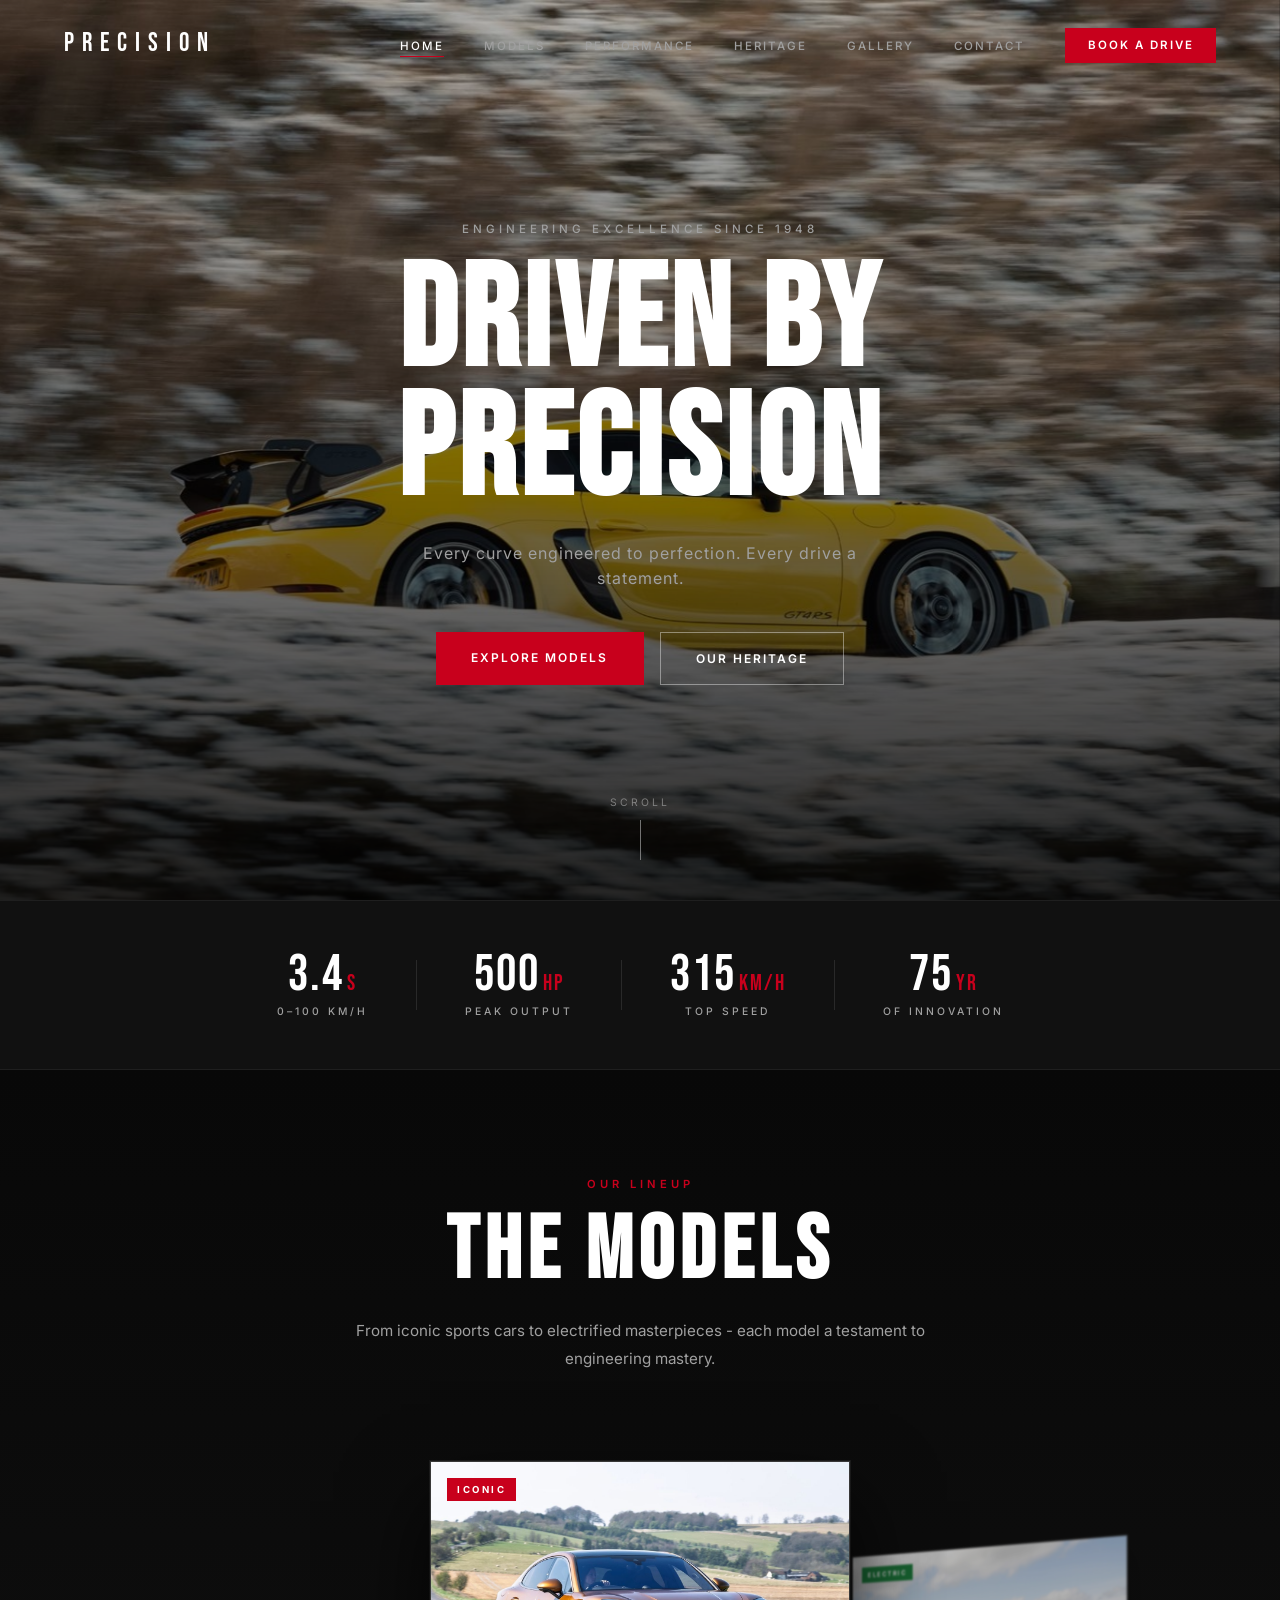
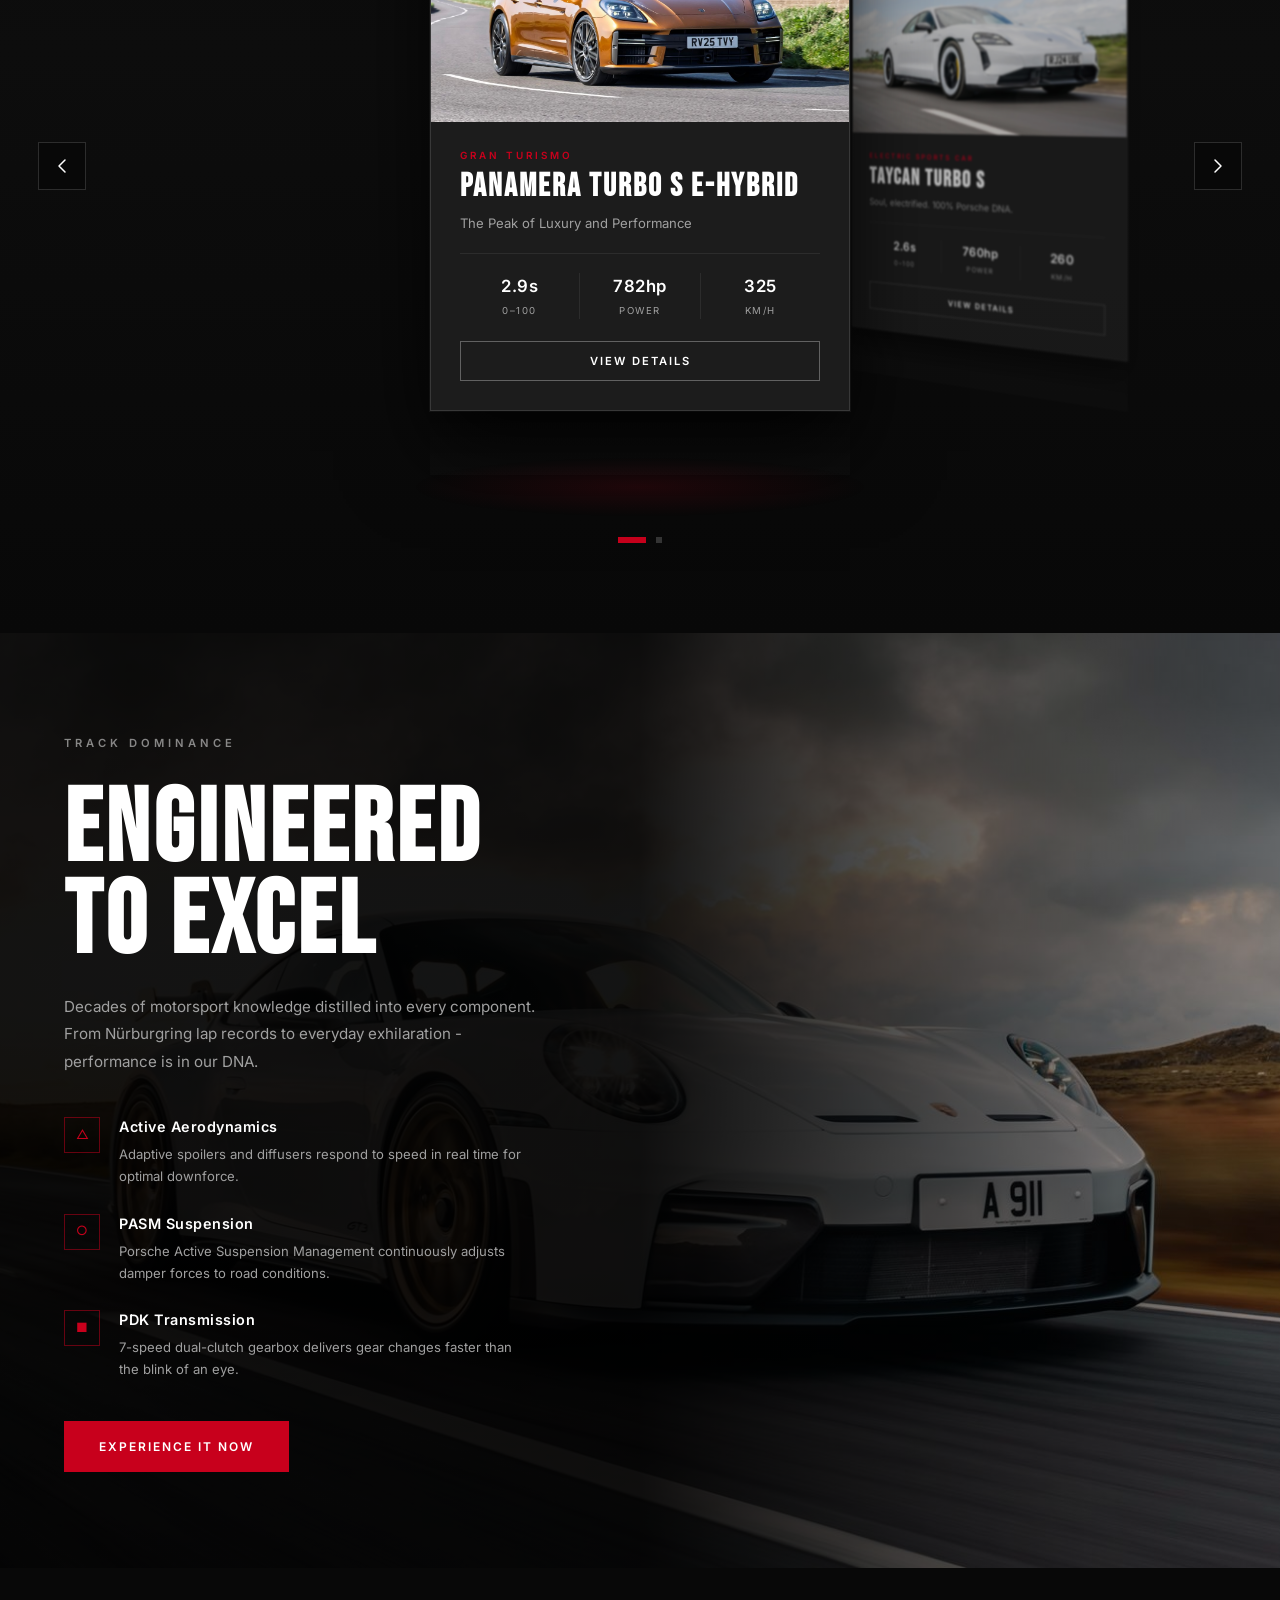
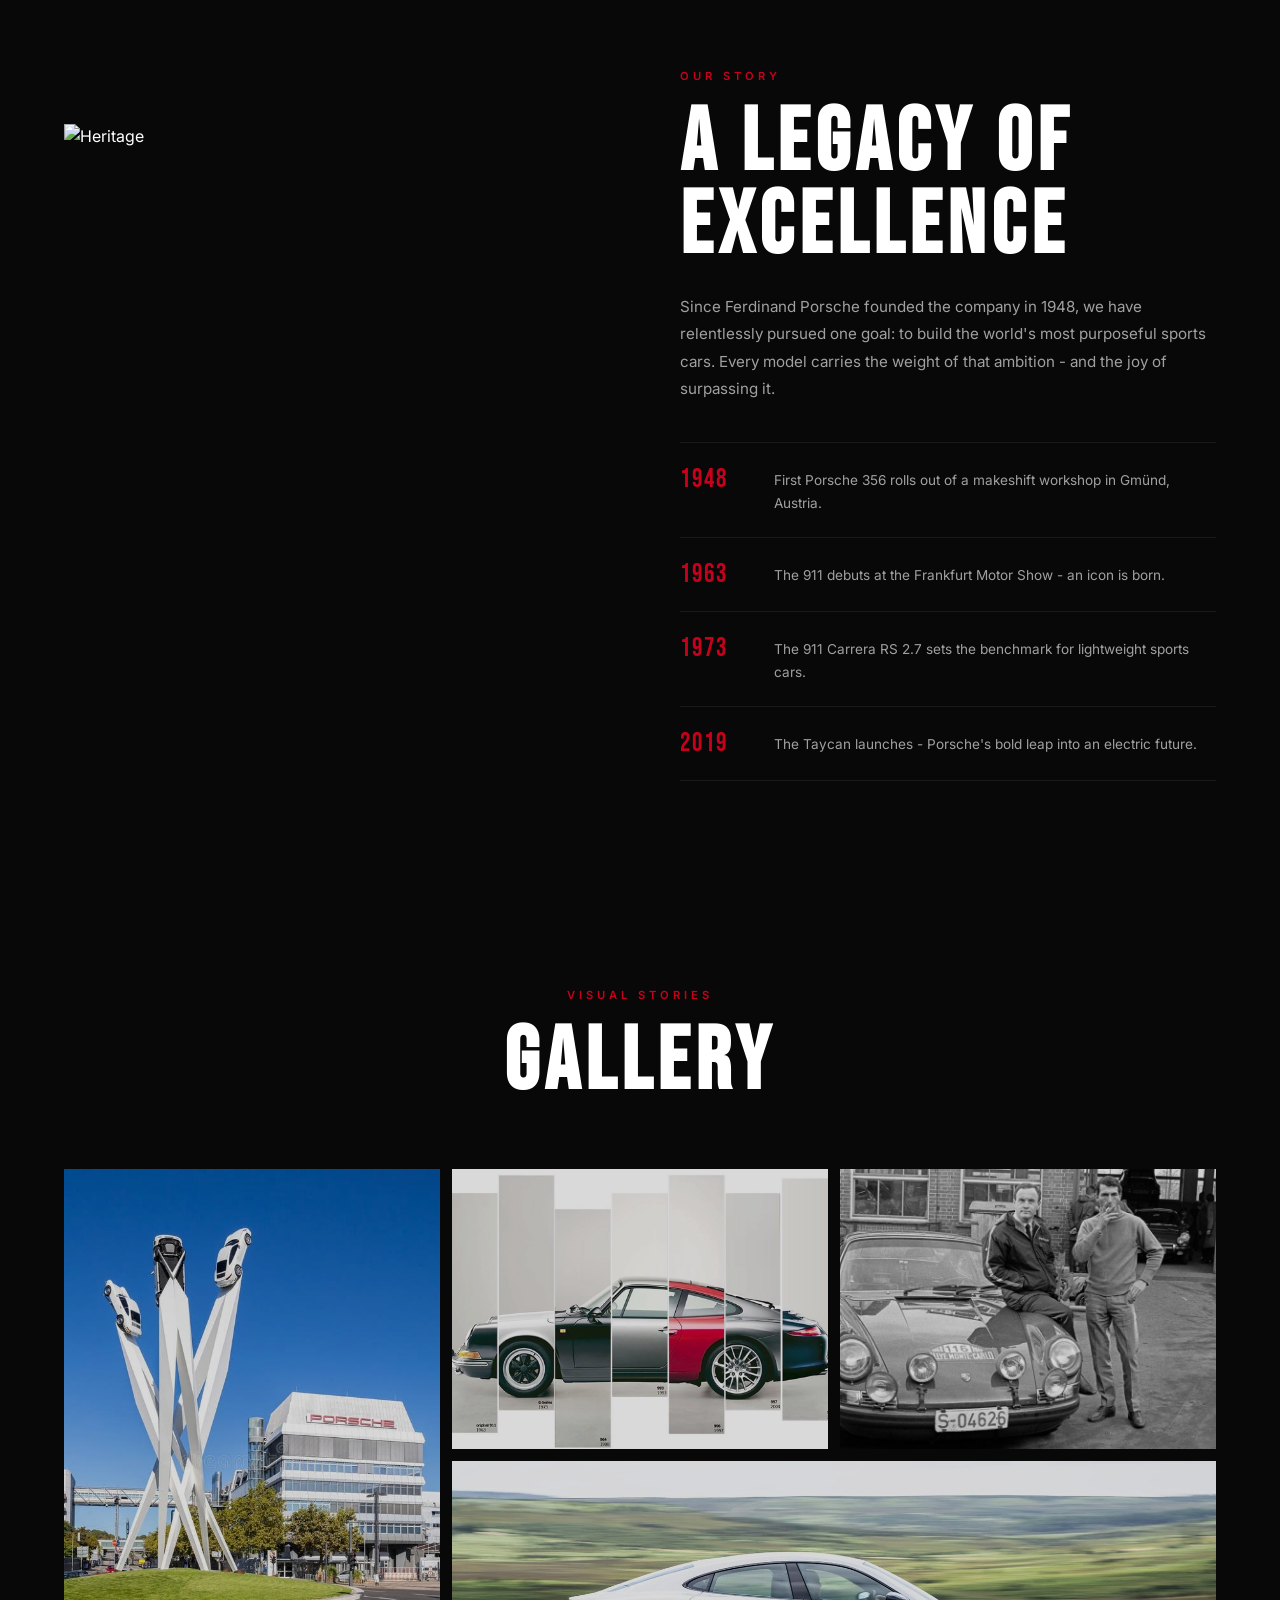
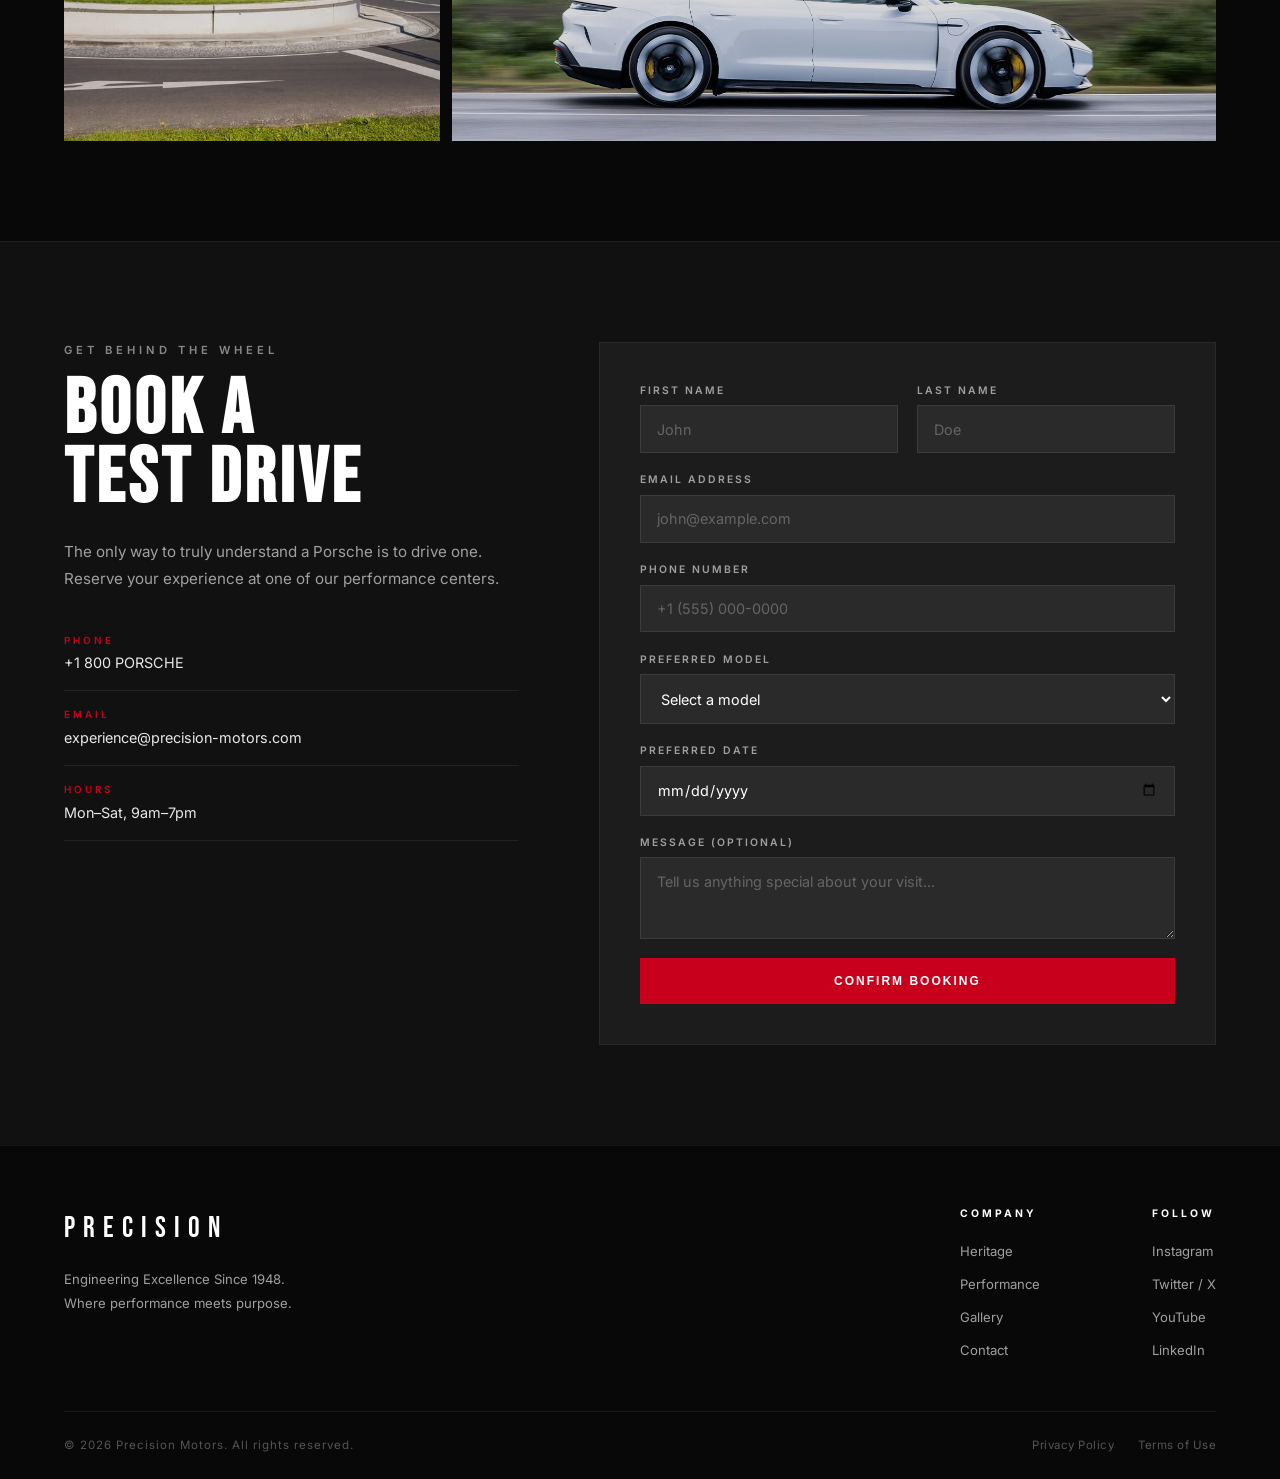
==== index.html @ 03ffdf21 "first commit" ====
<!DOCTYPE html>
<html lang="en">
<head>
  <meta charset="UTF-8">
  <meta name="viewport" content="width=device-width, initial-scale=1.0">
  <link rel="icon" type="image/png" href="Assets/favicon/GGlGioGio.jpg">
  <title>Precision | Engineering Excellence</title>
  <link href="https://fonts.googleapis.com/css2?family=Bebas+Neue&family=Inter:wght@300;400;500;600&display=swap" rel="stylesheet">
  <link rel="stylesheet" href="css/style.css">
</head>
<body>

<nav class="navbar" id="navbar">
  <a href="#home" class="logo">PRECISION</a>
  <button class="hamburger" id="hamburger" aria-label="Toggle menu">
    <span></span><span></span><span></span>
  </button>
  <ul class="nav-links" id="nav-links">
    <li><a href="#home" class="nav-link active">Home</a></li>
    <li><a href="#models" class="nav-link">Models</a></li>
    <li><a href="#performance" class="nav-link">Performance</a></li>
    <li><a href="#heritage" class="nav-link">Heritage</a></li>
    <li><a href="#gallery" class="nav-link">Gallery</a></li>
    <li><a href="#contact" class="nav-link">Contact</a></li>
    <li><a href="#contact" class="nav-cta">Book a Drive</a></li>
  </ul>
</nav>

<section class="hero" id="home">
  <div class="hero-media">
    <img src="Assets/images/Porsche_Cayman_GT4_RS_2022_Drive.jpg" alt="Porsche 911" class="hero-img">
  </div>
  <div class="hero-overlay"></div>
  <div class="hero-content">
    <span class="hero-eyebrow">Engineering Excellence Since 1948</span>
    <h1 class="hero-headline">DRIVEN BY<br>PRECISION</h1>
    <p class="hero-sub">Every curve engineered to perfection. Every drive a statement.</p>
    <div class="hero-actions">
      <a href="#models" class="btn-primary">Explore Models</a>
      <a href="#heritage" class="btn-ghost">Our Heritage</a>
    </div>
  </div>
  <div class="hero-scroll-hint">
    <span>Scroll</span>
    <div class="scroll-line"></div>
  </div>
</section>

<section class="stats-strip">
  <div class="stat-item">
    <span class="stat-num">3.4<small>s</small></span>
    <span class="stat-label">0–100 km/h</span>
  </div>
  <div class="stat-divider"></div>
  <div class="stat-item">
    <span class="stat-num">500<small>hp</small></span>
    <span class="stat-label">Peak Output</span>
  </div>
  <div class="stat-divider"></div>
  <div class="stat-item">
    <span class="stat-num">315<small>km/h</small></span>
    <span class="stat-label">Top Speed</span>
  </div>
  <div class="stat-divider"></div>
  <div class="stat-item">
    <span class="stat-num">75<small>yr</small></span>
    <span class="stat-label">Of Innovation</span>
  </div>
</section>

<section class="models-section" id="models">
  <div class="section-header">
    <span class="section-eyebrow">Our Lineup</span>
    <h2 class="section-title">THE MODELS</h2>
    <p class="section-desc">From iconic sports cars to electrified masterpieces - each model a testament to engineering mastery.</p>
  </div>

  <div class="coverflow-scene" id="covScene">
    <div class="coverflow-stage" id="covStage">

      <div class="cov-card" data-index="0" data-model="Panamera Turbo S E-Hybrid">
        <div class="cov-card-inner">
          <div class="cov-img-wrap">
            <img src="Assets/images/2025_Porsche_Panamera_Turbo_S_E-Hybrid/2025_Porsche_Panamera_Turbo_S_E-Hybrid_Front.jpg" alt="Panamera Turbo S E-Hybrid">
            <div class="cov-badge">Iconic</div>
          </div>
          <div class="cov-info">
            <span class="cov-cat">Gran Turismo</span>
            <h3 class="cov-name">Panamera Turbo S E-Hybrid</h3>
            <p class="cov-tagline">The Peak of Luxury and Performance</p>
            <div class="cov-specs">
              <div class="cov-spec"><strong>2.9s</strong><span>0–100</span></div>
              <div class="cov-spec"><strong>782hp</strong><span>Power</span></div>
              <div class="cov-spec"><strong>325</strong><span>km/h</span></div>
            </div>
            <button class="cov-details-btn" data-model="Panamera Turbo S E-Hybrid">View Details</button>
          </div>
        </div>
        <div class="cov-reflection"></div>
      </div>

      <div class="cov-card" data-index="1" data-model="Taycan Turbo S">
        <div class="cov-card-inner">
          <div class="cov-img-wrap">
            <img src="Assets/images/2024_Porsche_Taycan_Turbo_S_2024/2024_Porsche_Taycan_Turbo_S_Front.jpg" alt="Taycan Turbo S">
            <div class="cov-badge electric">Electric</div>
          </div>
          <div class="cov-info">
            <span class="cov-cat">Electric Sports Car</span>
            <h3 class="cov-name">Taycan Turbo S</h3>
            <p class="cov-tagline">Soul, electrified. 100% Porsche DNA.</p>
            <div class="cov-specs">
              <div class="cov-spec"><strong>2.6s</strong><span>0–100</span></div>
              <div class="cov-spec"><strong>760hp</strong><span>Power</span></div>
              <div class="cov-spec"><strong>260</strong><span>km/h</span></div>
            </div>
            <button class="cov-details-btn" data-model="Taycan Turbo S">View Details</button>
          </div>
        </div>
        <div class="cov-reflection"></div>
      </div>

    </div>

    <button class="cov-nav-btn cov-prev" id="covPrev" aria-label="Previous model">
      <svg width="20" height="20" viewBox="0 0 20 20" fill="none"><path d="M13 4L7 10L13 16" stroke="white" stroke-width="1.5" stroke-linecap="round" stroke-linejoin="round"/></svg>
    </button>
    <button class="cov-nav-btn cov-next" id="covNext" aria-label="Next model">
      <svg width="20" height="20" viewBox="0 0 20 20" fill="none"><path d="M7 4L13 10L7 16" stroke="white" stroke-width="1.5" stroke-linecap="round" stroke-linejoin="round"/></svg>
    </button>
  </div>

  <div class="cov-pagination" id="covPagination"></div>
</section>

<section class="performance-section" id="performance">
  <div class="perf-bg">
    <img src="Assets/images/2025_Porsche_911_GT3_(992.2)_Front.jpg" alt="Performance" class="perf-bg-img">
    <div class="perf-overlay"></div>
  </div>
  <div class="perf-content">
    <span class="section-eyebrow light">Track Dominance</span>
    <h2 class="perf-title">ENGINEERED<br>TO EXCEL</h2>
    <p class="perf-desc">Decades of motorsport knowledge distilled into every component. From Nürburgring lap records to everyday exhilaration - performance is in our DNA.</p>
    <div class="perf-features">
      <div class="perf-feature">
        <div class="perf-icon">&#9651;</div>
        <div>
          <strong>Active Aerodynamics</strong>
          <p>Adaptive spoilers and diffusers respond to speed in real time for optimal downforce.</p>
        </div>
      </div>
      <div class="perf-feature">
        <div class="perf-icon">&#9675;</div>
        <div>
          <strong>PASM Suspension</strong>
          <p>Porsche Active Suspension Management continuously adjusts damper forces to road conditions.</p>
        </div>
      </div>
      <div class="perf-feature">
        <div class="perf-icon">&#9632;</div>
        <div>
          <strong>PDK Transmission</strong>
          <p>7-speed dual-clutch gearbox delivers gear changes faster than the blink of an eye.</p>
        </div>
      </div>
    </div>
    <a href="#contact" class="btn-primary">Experience It Now</a>
  </div>
</section>

<section class="heritage-section" id="heritage">
  <div class="heritage-grid">
    <div class="heritage-media">
      <img src="" alt="Heritage">
    </div>
    <div class="heritage-content">
      <span class="section-eyebrow">Our Story</span>
      <h2 class="section-title">A LEGACY OF<br>EXCELLENCE</h2>
      <p>Since Ferdinand Porsche founded the company in 1948, we have relentlessly pursued one goal: to build the world's most purposeful sports cars. Every model carries the weight of that ambition - and the joy of surpassing it.</p>
      <div class="heritage-milestones">
        <div class="milestone">
          <span class="milestone-year">1948</span>
          <span class="milestone-text">First Porsche 356 rolls out of a makeshift workshop in Gmünd, Austria.</span>
        </div>
        <div class="milestone">
          <span class="milestone-year">1963</span>
          <span class="milestone-text">The 911 debuts at the Frankfurt Motor Show - an icon is born.</span>
        </div>
        <div class="milestone">
          <span class="milestone-year">1973</span>
          <span class="milestone-text">The 911 Carrera RS 2.7 sets the benchmark for lightweight sports cars.</span>
        </div>
        <div class="milestone">
          <span class="milestone-year">2019</span>
          <span class="milestone-text">The Taycan launches - Porsche's bold leap into an electric future.</span>
        </div>
      </div>
    </div>
  </div>
</section>

<section class="gallery-section" id="gallery">
  <div class="section-header">
    <span class="section-eyebrow">Visual Stories</span>
    <h2 class="section-title">GALLERY</h2>
  </div>
  <div class="gallery-grid">
    <div class="gallery-item tall">
      <img src="Assets/images/Porsche_Headquarters.jpg" alt="Porsche Headquarters">
    </div>
    <div class="gallery-item">
      <img src="Assets/images/Porsche_Cars_Timeline.jpg" alt="Porsche Cars Timeline">
    </div>
    <div class="gallery-item">
      <img src="Assets/images/Porsche_History.jpg" alt="Porsche History">
    </div>
    <div class="gallery-item wide">
      <img src="Assets/images/2024_Porsche_Taycan_Turbo_S_From_Right.png" alt="Ferdinand Alexander">
    </div>
  </div>
</section>

<section class="contact-section" id="contact">
  <div class="contact-inner">
    <div class="contact-info">
      <span class="section-eyebrow light">Get Behind the Wheel</span>
      <h2 class="contact-title">BOOK A<br>TEST DRIVE</h2>
      <p>The only way to truly understand a Porsche is to drive one. Reserve your experience at one of our performance centers.</p>
      <div class="contact-details">
        <div class="contact-detail-item">
          <span class="detail-label">Phone</span>
          <span>+1 800 PORSCHE</span>
        </div>
        <div class="contact-detail-item">
          <span class="detail-label">Email</span>
          <span>experience@precision-motors.com</span>
        </div>
        <div class="contact-detail-item">
          <span class="detail-label">Hours</span>
          <span>Mon–Sat, 9am–7pm</span>
        </div>
      </div>
    </div>
    <div class="contact-form-wrap">
      <form class="contact-form" id="contactForm">
        <div class="form-row">
          <div class="form-field">
            <label>First Name</label>
            <input type="text" placeholder="John" required>
          </div>
          <div class="form-field">
            <label>Last Name</label>
            <input type="text" placeholder="Doe" required>
          </div>
        </div>
        <div class="form-field">
          <label>Email Address</label>
          <input type="email" placeholder="john@example.com" required>
        </div>
        <div class="form-field">
          <label>Phone Number</label>
          <input type="tel" placeholder="+1 (555) 000-0000">
        </div>
        <div class="form-field">
          <label>Preferred Model</label>
          <select>
            <option value="" disabled selected>Select a model</option>
            <option>911 Carrera</option>
            <option>Taycan Turbo S</option>
            <option>Cayenne Turbo</option>
            <option>Panamera 4S</option>
            <option>718 Cayman GT4</option>
            <option>Macan Electric</option>
          </select>
        </div>
        <div class="form-field">
          <label>Preferred Date</label>
          <input type="date">
        </div>
        <div class="form-field">
          <label>Message (Optional)</label>
          <textarea placeholder="Tell us anything special about your visit..." rows="3"></textarea>
        </div>
        <button type="submit" class="btn-primary full-width">Confirm Booking</button>
      </form>
    </div>
  </div>
</section>

<footer class="footer">
  <div class="footer-inner">
    <div class="footer-brand">
      <div class="footer-logo">PRECISION</div>
      <p>Engineering Excellence Since 1948.<br>Where performance meets purpose.</p>
    </div>
    <div class="footer-links">

      <div class="footer-col">
        <span class="footer-col-title">Company</span>
        <a href="#heritage">Heritage</a>
        <a href="#performance">Performance</a>
        <a href="#gallery">Gallery</a>
        <a href="#contact">Contact</a>
      </div>
      <div class="footer-col">
        <span class="footer-col-title">Follow</span>
        <a href="#">Instagram</a>
        <a href="#">Twitter / X</a>
        <a href="#">YouTube</a>
        <a href="#">LinkedIn</a>
      </div>
    </div>
  </div>
  <div class="footer-bottom">
    <p>&copy; 2026 Precision Motors. All rights reserved.</p>
    <div class="footer-legal">
       <!-- <button class="cov-details-btn" data-model="Panamera Turbo S E-Hybrid">View Details</button> -->
      <a href="#">Privacy Policy</a>
      <a href="#">Terms of Use</a>
    </div>
  </div>
</footer>

<div id="toast" class="toast">Booking confirmed! We'll be in touch shortly.</div>

<script src="js/data.js"></script>
<script src="js/modal.js"></script>
<script src="js/navigation.js"></script>
<script src="js/form.js"></script>
<script src="js/reveal.js"></script>
<script src="js/carousel.js"></script>
</body>
</html>
---- css/style.css ----
*, *::before, *::after { margin: 0; padding: 0; box-sizing: border-box; }

:root {
  --black: #080808;
  --dark: #111111;
  --grey: #1c1c1c;
  --grey2: #2a2a2a;
  --red: #c8001c;
  --red-dark: #9e0016;
  --white: #ffffff;
  --silver: #a0a0a0;
  --light: #e8e8e8;
  --font-display: 'Bebas Neue', sans-serif;
  --font-body: 'Inter', sans-serif;
  --transition: 0.35s cubic-bezier(0.25, 0.46, 0.45, 0.94);
}

html { scroll-behavior: smooth; }

body {
  background: var(--black);
  color: var(--white);
  font-family: var(--font-body);
  overflow-x: hidden;
  line-height: 1.6;
}

img { display: block; max-width: 100%; }
a { color: inherit; text-decoration: none; }

.navbar {
  position: fixed;
  top: 0; left: 0; right: 0;
  z-index: 1000;
  display: flex;
  align-items: center;
  justify-content: space-between;
  padding: 1.5rem 5%;
  transition: background var(--transition), padding var(--transition);
}

.navbar.scrolled {
  background: rgba(8,8,8,0.97);
  backdrop-filter: blur(10px);
  padding: 1rem 5%;
  border-bottom: 1px solid rgba(255,255,255,0.06);
}

.logo {
  font-family: var(--font-display);
  font-size: 1.6rem;
  letter-spacing: 8px;
  color: var(--white);
}

.nav-links {
  list-style: none;
  display: flex;
  align-items: center;
  gap: 2.5rem;
}

.nav-link {
  font-size: 0.72rem;
  font-weight: 500;
  letter-spacing: 2px;
  text-transform: uppercase;
  color: var(--silver);
  transition: color var(--transition);
  position: relative;
}

.nav-link::after {
  content: '';
  position: absolute;
  bottom: -4px; left: 0;
  width: 0; height: 1px;
  background: var(--red);
  transition: width var(--transition);
}

.nav-link:hover, .nav-link.active { color: var(--white); }
.nav-link:hover::after, .nav-link.active::after { width: 100%; }

.nav-cta {
  font-size: 0.72rem;
  font-weight: 600;
  letter-spacing: 2px;
  text-transform: uppercase;
  background: var(--red);
  color: var(--white);
  padding: 0.65rem 1.4rem;
  transition: background var(--transition), transform var(--transition);
}

.nav-cta:hover { background: var(--red-dark); transform: scale(1.03); }

.hamburger {
  display: none;
  flex-direction: column;
  gap: 5px;
  background: none;
  border: none;
  cursor: pointer;
  padding: 4px;
}

.hamburger span {
  display: block;
  width: 24px;
  height: 1.5px;
  background: var(--white);
  transition: var(--transition);
}

.hamburger.open span:nth-child(1) { transform: rotate(45deg) translate(4.5px, 4.5px); }
.hamburger.open span:nth-child(2) { opacity: 0; }
.hamburger.open span:nth-child(3) { transform: rotate(-45deg) translate(4.5px, -4.5px); }

.hero {
  position: relative;
  height: 100vh;
  min-height: 600px;
  display: flex;
  align-items: center;
  justify-content: center;
  text-align: center;
  overflow: hidden;
}

.hero-media { position: absolute; inset: 0; }

.hero-img {
  width: 100%;
  height: 100%;
  object-fit: cover;
  transform: scale(1.05);
  animation: heroZoom 12s ease-out forwards;
}

@keyframes heroZoom {
  to { transform: scale(1); }
}

.hero-overlay {
  position: absolute;
  inset: 0;
  background: linear-gradient(to bottom, rgba(0,0,0,0.25) 0%, rgba(0,0,0,0.55) 60%, rgba(0,0,0,0.85) 100%);
  z-index: 1;
}

.hero-content {
  position: relative;
  z-index: 2;
  max-width: 900px;
  padding: 0 1.5rem;
  animation: heroFadeUp 1.2s 0.4s both;
}

@keyframes heroFadeUp {
  from { opacity: 0; transform: translateY(40px); }
  to { opacity: 1; transform: translateY(0); }
}

.hero-eyebrow {
  display: inline-block;
  font-size: 0.72rem;
  font-weight: 500;
  letter-spacing: 4px;
  text-transform: uppercase;
  color: var(--silver);
  margin-bottom: 1.2rem;
}

.hero-headline {
  font-family: var(--font-display);
  font-size: clamp(4.5rem, 12vw, 9rem);
  line-height: 0.9;
  letter-spacing: 4px;
  margin-bottom: 1.5rem;
}

.hero-sub {
  font-size: 1rem;
  color: var(--silver);
  letter-spacing: 1px;
  margin-bottom: 2.5rem;
  max-width: 500px;
  margin-left: auto;
  margin-right: auto;
}

.hero-actions { display: flex; gap: 1rem; justify-content: center; flex-wrap: wrap; }

.hero-scroll-hint {
  position: absolute;
  bottom: 2.5rem;
  left: 50%;
  transform: translateX(-50%);
  z-index: 2;
  display: flex;
  flex-direction: column;
  align-items: center;
  gap: 8px;
  font-size: 0.65rem;
  letter-spacing: 3px;
  text-transform: uppercase;
  color: var(--silver);
  opacity: 0.7;
}

.scroll-line {
  width: 1px;
  height: 40px;
  background: var(--silver);
  animation: scrollBounce 2s ease-in-out infinite;
}

@keyframes scrollBounce {
  0%, 100% { transform: scaleY(1); opacity: 0.7; }
  50% { transform: scaleY(0.5); opacity: 0.3; }
}

.btn-primary {
  display: inline-block;
  background: var(--red);
  color: var(--white);
  padding: 1rem 2.2rem;
  font-size: 0.75rem;
  font-weight: 600;
  letter-spacing: 2px;
  text-transform: uppercase;
  border: none;
  cursor: pointer;
  transition: background var(--transition), transform var(--transition);
}

.btn-primary:hover { background: var(--red-dark); transform: scale(1.03); }
.btn-primary.full-width { width: 100%; text-align: center; }

.btn-ghost {
  display: inline-block;
  background: transparent;
  color: var(--white);
  padding: 1rem 2.2rem;
  font-size: 0.75rem;
  font-weight: 600;
  letter-spacing: 2px;
  text-transform: uppercase;
  border: 1px solid rgba(255,255,255,0.4);
  cursor: pointer;
  transition: background var(--transition), border-color var(--transition);
}

.btn-ghost:hover { background: rgba(255,255,255,0.1); border-color: rgba(255,255,255,0.7); }

.stats-strip {
  display: flex;
  align-items: center;
  justify-content: center;
  flex-wrap: wrap;
  gap: 0;
  background: var(--dark);
  border-top: 1px solid rgba(255,255,255,0.06);
  border-bottom: 1px solid rgba(255,255,255,0.06);
  padding: 2.5rem 5%;
}

.stat-item {
  display: flex;
  flex-direction: column;
  align-items: center;
  gap: 4px;
  padding: 0.5rem 3rem;
  text-align: center;
}

.stat-divider {
  width: 1px;
  height: 50px;
  background: rgba(255,255,255,0.1);
}

.stat-num {
  font-family: var(--font-display);
  font-size: 3.2rem;
  line-height: 1;
  letter-spacing: 2px;
  color: var(--white);
}

.stat-num small { font-size: 1.4rem; color: var(--red); margin-left: 3px; }

.stat-label {
  font-size: 0.65rem;
  letter-spacing: 3px;
  text-transform: uppercase;
  color: var(--silver);
  font-weight: 500;
}

.section-header {
  text-align: center;
  padding: 0 5%;
  margin-bottom: 4rem;
}

.section-eyebrow {
  display: inline-block;
  font-size: 0.7rem;
  font-weight: 600;
  letter-spacing: 4px;
  text-transform: uppercase;
  color: var(--red);
  margin-bottom: 1rem;
}

.section-eyebrow.light { color: rgba(255,255,255,0.5); }

.section-title {
  font-family: var(--font-display);
  font-size: clamp(2.8rem, 7vw, 5.5rem);
  letter-spacing: 6px;
  line-height: 0.95;
  color: var(--white);
}

.section-desc {
  max-width: 600px;
  margin: 1.5rem auto 0;
  color: var(--silver);
  font-size: 0.95rem;
  line-height: 1.8;
}

/* ===== COVERFLOW CAROUSEL ===== */
.models-section {
  padding: 100px 0 90px;
  overflow: hidden;
  background: linear-gradient(180deg, var(--black) 0%, #0d0d0d 50%, var(--black) 100%);
}

.coverflow-scene {
  position: relative;
  width: 100%;
  display: flex;
  align-items: center;
  justify-content: center;
  perspective: 1400px;
  perspective-origin: 50% 40%;
  user-select: none;
}

.coverflow-stage {
  position: relative;
  width: 100%;
  display: flex;
  align-items: center;
  justify-content: center;
  transform-style: preserve-3d;
}

.cov-card {
  position: absolute;
  width: 420px;
  cursor: pointer;
  transform-origin: center center;
  transform-style: preserve-3d;
  will-change: transform, opacity, filter;
}

.cov-card-inner {
  background: var(--grey);
  border: 1px solid rgba(255,255,255,0.07);
  overflow: hidden;
  transition: box-shadow 0.72s ease;
  position: relative;
}

.cov-card.is-active .cov-card-inner {
  border-color: rgba(255,255,255,0.12);
}

.cov-img-wrap {
  position: relative;
  overflow: hidden;
  height: 260px;
}

.cov-img-wrap img {
  width: 100%;
  height: 100%;
  object-fit: cover;
  transition: transform 0.8s cubic-bezier(0.25, 0.46, 0.45, 0.94);
}

.cov-card.is-active .cov-img-wrap img {
  transform: scale(1.02);
}

.cov-badge {
  position: absolute;
  top: 1rem;
  left: 1rem;
  background: var(--red);
  color: var(--white);
  font-size: 0.6rem;
  font-weight: 700;
  letter-spacing: 2.5px;
  text-transform: uppercase;
  padding: 4px 10px;
  z-index: 2;
}

.cov-badge.electric { background: #1a7f3c; }
.cov-badge.new { background: #1a7f3c; }

.cov-info {
  padding: 1.6rem 1.8rem 1.8rem;
}

.cov-cat {
  display: block;
  font-size: 0.62rem;
  letter-spacing: 3px;
  text-transform: uppercase;
  color: var(--red);
  font-weight: 600;
  margin-bottom: 0.5rem;
}

.cov-name {
  font-family: var(--font-display);
  font-size: 2rem;
  letter-spacing: 2px;
  line-height: 1;
  margin-bottom: 0.6rem;
  color: var(--white);
}

.cov-tagline {
  font-size: 0.82rem;
  color: var(--silver);
  line-height: 1.6;
  margin-bottom: 1.2rem;
  display: block;
}

.cov-specs {
  display: flex;
  gap: 0;
  margin-bottom: 1.4rem;
  border-top: 1px solid rgba(255,255,255,0.07);
  padding-top: 1.2rem;
}

.cov-spec {
  flex: 1;
  display: flex;
  flex-direction: column;
  gap: 3px;
  text-align: center;
  padding: 0 0.5rem;
  border-right: 1px solid rgba(255,255,255,0.07);
}

.cov-spec:last-child { border-right: none; }

.cov-spec strong {
  font-size: 1.05rem;
  font-weight: 600;
  color: var(--white);
  letter-spacing: 0.5px;
}

.cov-spec span {
  font-size: 0.6rem;
  letter-spacing: 1.5px;
  text-transform: uppercase;
  color: var(--silver);
}

.cov-details-btn {
  width: 100%;
  background: transparent;
  border: 1px solid rgba(255,255,255,0.2);
  color: var(--white);
  padding: 0.75rem 1.5rem;
  font-size: 0.7rem;
  font-weight: 600;
  letter-spacing: 2px;
  text-transform: uppercase;
  cursor: pointer;
  transition: background var(--transition), border-color var(--transition);
  font-family: var(--font-body);
}

.cov-details-btn:hover {
  background: var(--red);
  border-color: var(--red);
}

.cov-card.is-active .cov-details-btn {
  border-color: rgba(255,255,255,0.3);
}

.cov-reflection {
  height: 60px;
  background: linear-gradient(to bottom, rgba(255,255,255,0.03) 0%, transparent 100%);
  transform: scaleY(-1) translateY(-2px);
  pointer-events: none;
  opacity: 0.5;
  margin-top: 2px;
}

.cov-nav-btn {
  position: absolute;
  top: 50%;
  transform: translateY(-50%);
  z-index: 20;
  background: rgba(8,8,8,0.7);
  border: 1px solid rgba(255,255,255,0.15);
  color: var(--white);
  width: 48px;
  height: 48px;
  display: flex;
  align-items: center;
  justify-content: center;
  cursor: pointer;
  transition: background var(--transition), border-color var(--transition), transform var(--transition);
  backdrop-filter: blur(8px);
}

.cov-nav-btn:hover {
  background: var(--red);
  border-color: var(--red);
}

.cov-prev { left: 3%; }
.cov-next { right: 3%; }

.cov-pagination {
  display: flex;
  justify-content: center;
  gap: 10px;
  margin-top: 2.5rem;
}

.cov-dot {
  width: 6px;
  height: 6px;
  background: rgba(255,255,255,0.18);
  border: none;
  cursor: pointer;
  transition: background var(--transition), width var(--transition);
  border-radius: 0;
}

.cov-dot.active {
  background: var(--red);
  width: 28px;
}

/* floor glow under active card */
.coverflow-scene::after {
  content: '';
  position: absolute;
  bottom: -20px;
  left: 50%;
  transform: translateX(-50%);
  width: 460px;
  height: 60px;
  background: radial-gradient(ellipse at center, rgba(200,0,28,0.12) 0%, transparent 70%);
  pointer-events: none;
  z-index: 0;
}

/* ===== PERFORMANCE ===== */
.performance-section {
  position: relative;
  min-height: 90vh;
  display: flex;
  align-items: center;
  overflow: hidden;
}

.perf-bg { position: absolute; inset: 0; }

.perf-bg-img {
  width: 100%;
  height: 100%;
  object-fit: cover;
  object-position: center;
}

.perf-overlay {
  position: absolute;
  inset: 0;
  background: linear-gradient(to right, rgba(0,0,0,0.92) 50%, rgba(0,0,0,0.3) 100%);
}

.perf-content {
  position: relative;
  z-index: 2;
  max-width: 600px;
  padding: 6rem 5%;
}

.perf-title {
  font-family: var(--font-display);
  font-size: clamp(3.5rem, 8vw, 6.5rem);
  letter-spacing: 4px;
  line-height: 0.9;
  margin: 1rem 0 1.5rem;
}

.perf-desc {
  color: var(--silver);
  font-size: 0.95rem;
  line-height: 1.8;
  margin-bottom: 2.5rem;
}

.perf-features { display: flex; flex-direction: column; gap: 1.5rem; margin-bottom: 2.5rem; }

.perf-feature {
  display: flex;
  gap: 1.2rem;
  align-items: flex-start;
}

.perf-icon {
  width: 36px;
  height: 36px;
  border: 1px solid rgba(200,0,28,0.5);
  display: flex;
  align-items: center;
  justify-content: center;
  font-size: 0.8rem;
  color: var(--red);
  flex-shrink: 0;
  margin-top: 2px;
}

.perf-feature strong {
  display: block;
  font-size: 0.9rem;
  font-weight: 600;
  margin-bottom: 0.3rem;
  letter-spacing: 0.5px;
}

.perf-feature p { font-size: 0.82rem; color: var(--silver); line-height: 1.7; }

/* ===== HERITAGE ===== */
.heritage-section { padding: 100px 5%; }

.heritage-grid {
  display: grid;
  grid-template-columns: 1fr 1fr;
  gap: 80px;
  align-items: center;
  max-width: 1300px;
  margin: 0 auto;
}

.heritage-media img {
  width: 100%;
  height: 600px;
  object-fit: cover;
  filter: grayscale(20%);
}

.heritage-content .section-eyebrow { display: block; }

.heritage-content > p {
  color: var(--silver);
  line-height: 1.8;
  font-size: 0.95rem;
  margin: 1.5rem 0 2.5rem;
}

.heritage-milestones { display: flex; flex-direction: column; gap: 0; }

.milestone {
  display: flex;
  gap: 1.5rem;
  padding: 1.4rem 0;
  border-bottom: 1px solid rgba(255,255,255,0.07);
  align-items: flex-start;
}

.milestone:first-child { border-top: 1px solid rgba(255,255,255,0.07); }

.milestone-year {
  font-family: var(--font-display);
  font-size: 1.6rem;
  letter-spacing: 2px;
  color: var(--red);
  min-width: 70px;
  line-height: 1.1;
}

.milestone-text { font-size: 0.85rem; color: var(--silver); line-height: 1.7; padding-top: 3px; }

/* ===== GALLERY ===== */
.gallery-section { padding: 100px 5%; }

.gallery-grid {
  display: grid;
  grid-template-columns: repeat(3, 1fr);
  grid-template-rows: 280px 280px;
  gap: 12px;
  max-width: 1300px;
  margin: 0 auto;
}

.gallery-item { overflow: hidden; position: relative; cursor: pointer; }
.gallery-item.tall { grid-row: span 2; }
.gallery-item.wide { grid-column: span 2; }

.gallery-item img {
  width: 100%;
  height: 100%;
  object-fit: cover;
  transition: transform 0.7s ease;
  filter: brightness(0.85);
}

.gallery-item:hover img { transform: scale(1.07); filter: brightness(1); }

/* ===== CONTACT ===== */
.contact-section {
  background: var(--dark);
  padding: 100px 5%;
  border-top: 1px solid rgba(255,255,255,0.06);
}

.contact-inner {
  display: grid;
  grid-template-columns: 1fr 1.2fr;
  gap: 80px;
  max-width: 1300px;
  margin: 0 auto;
  align-items: start;
}

.contact-info .section-eyebrow { display: block; }

.contact-title {
  font-family: var(--font-display);
  font-size: clamp(3rem, 6vw, 5rem);
  letter-spacing: 4px;
  line-height: 0.9;
  margin: 1rem 0 1.5rem;
}

.contact-info > p {
  color: var(--silver);
  font-size: 0.95rem;
  line-height: 1.8;
  margin-bottom: 2.5rem;
}

.contact-details { display: flex; flex-direction: column; gap: 1rem; }

.contact-detail-item {
  display: flex;
  flex-direction: column;
  gap: 3px;
  padding-bottom: 1rem;
  border-bottom: 1px solid rgba(255,255,255,0.07);
}

.detail-label {
  font-size: 0.62rem;
  letter-spacing: 3px;
  text-transform: uppercase;
  color: var(--red);
  font-weight: 600;
}

.contact-detail-item span:last-child { font-size: 0.9rem; color: var(--light); }

.contact-form-wrap {
  background: var(--grey);
  padding: 2.5rem;
  border: 1px solid rgba(255,255,255,0.06);
}

.contact-form { display: flex; flex-direction: column; gap: 1.2rem; }

.form-row { display: grid; grid-template-columns: 1fr 1fr; gap: 1.2rem; }

.form-field { display: flex; flex-direction: column; gap: 6px; }

.form-field label {
  font-size: 0.65rem;
  letter-spacing: 2px;
  text-transform: uppercase;
  color: var(--silver);
  font-weight: 600;
}

.form-field input,
.form-field select,
.form-field textarea {
  background: var(--grey2);
  border: 1px solid rgba(255,255,255,0.08);
  color: var(--white);
  padding: 0.9rem 1rem;
  font-size: 0.9rem;
  font-family: var(--font-body);
  outline: none;
  transition: border-color var(--transition);
  resize: vertical;
}

.form-field input:focus,
.form-field select:focus,
.form-field textarea:focus { border-color: var(--red); }

.form-field select option { background: var(--grey2); }
.form-field input::placeholder,
.form-field textarea::placeholder { color: rgba(160,160,160,0.5); }

/* ===== FOOTER ===== */
.footer {
  background: var(--black);
  border-top: 1px solid rgba(255,255,255,0.06);
  padding: 60px 5% 0;
}

.footer-inner {
  display: grid;
  grid-template-columns: 1fr 2fr;
  gap: 60px;
  padding-bottom: 50px;
  border-bottom: 1px solid rgba(255,255,255,0.06);
  max-width: 1300px;
  margin: 0 auto;
}

.footer-logo {
  font-family: var(--font-display);
  font-size: 1.8rem;
  letter-spacing: 8px;
  margin-bottom: 1rem;
}

.footer-brand p { font-size: 0.82rem; color: var(--silver); line-height: 1.8; }

.footer-links {
  display: grid;
  grid-template-columns: auto auto;
  column-gap: 7rem;
  justify-content: end;
}

.footer-col {
  display: flex;
  flex-direction: column;
  gap: 0.75rem;
  margin-left: 0;
}

.footer-col-title {
  font-size: 0.65rem;
  letter-spacing: 3px;
  text-transform: uppercase;
  font-weight: 700;
  color: var(--white);
  margin-bottom: 0.4rem;
  text-align: left;
}

.footer-col a { 
  font-size: 0.82rem; 
  color: var(--silver); 
  transition: color var(--transition); 
}
.footer-col a:hover { 
  color: var(--white); 
}

.footer-bottom {
  display: flex;
  justify-content: space-between;
  align-items: center;
  flex-wrap: wrap;
  gap: 1rem;
  padding: 1.5rem 0;
  max-width: 1300px;
  margin: 0 auto;
}

.footer-bottom p { 
  font-size: 0.72rem; 
  color: rgba(160,160,160,0.5); 
  letter-spacing: 1px; 
}

.footer-legal { 
  display: flex; 
  gap: 1.5rem; 
}

.footer-legal a { 
  font-size: 0.72rem; 
  color: rgba(160,160,160,0.5); 
  letter-spacing: 0.5px; 
  transition: color var(--transition); 
}

.footer-legal a:hover { 
  color: var(--silver); 
}

.specs-list { display: flex; flex-direction: column; }

.spec-row {
  display: flex;
  justify-content: space-between;
  align-items: center;
  padding: 0.75rem 0;
  border-bottom: 1px solid rgba(255,255,255,0.06);
  font-size: 0.82rem;
}

.spec-label { color: var(--silver); }
.spec-value { font-weight: 600; color: var(--white); text-align: right; }

/* ===== TOAST ===== */
.toast {
  position: fixed;
  bottom: 2rem;
  right: 2rem;
  background: #1a7f3c;
  color: white;
  padding: 1rem 1.5rem;
  font-size: 0.85rem;
  font-weight: 500;
  z-index: 3000;
  transform: translateY(100px);
  opacity: 0;
  transition: all var(--transition);
  max-width: 320px;
  border-left: 3px solid #2db554;
}

.toast.show { transform: translateY(0); opacity: 1; }

/* ===== SCROLL REVEAL ===== */
.reveal { opacity: 0; transform: translateY(24px); transition: opacity 0.65s ease, transform 0.65s ease; }
.reveal.visible { opacity: 1; transform: translateY(0); }

/* ===== RESPONSIVE ===== */
@media (max-width: 1100px) {
  .cov-card { width: 360px; }
  .cov-img-wrap { height: 220px; }
  .heritage-grid { gap: 50px; }
}

@media (max-width: 900px) {
  .cov-card { width: 300px; }
  .cov-img-wrap { height: 190px; }
  .cov-name { font-size: 1.6rem; }
  .heritage-grid { grid-template-columns: 1fr; gap: 40px; }
  .heritage-media img { height: 400px; }
  .contact-inner { grid-template-columns: 1fr; gap: 50px; }
  .gallery-grid { grid-template-columns: repeat(2, 1fr); grid-template-rows: 220px 220px 220px; }
  .gallery-item.tall { grid-row: span 1; }
  .gallery-item.wide { grid-column: span 2; }
  .modal-body { grid-template-columns: 1fr; }
  .modal-desc-col { border-right: none; border-bottom: 1px solid rgba(255,255,255,0.07); }
  .footer-inner { grid-template-columns: 1fr; gap: 40px; }
}

@media (max-width: 768px) {
  .hamburger { display: flex; }
  .nav-links {
    position: fixed;
    top: 0; right: -100%;
    height: 100vh;
    width: 75%;
    max-width: 300px;
    background: rgba(8,8,8,0.98);
    backdrop-filter: blur(20px);
    flex-direction: column;
    align-items: flex-start;
    padding: 5rem 2rem 2rem;
    gap: 1.5rem;
    transition: right 0.4s cubic-bezier(0.25, 0.46, 0.45, 0.94);
    border-left: 1px solid rgba(255,255,255,0.07);
  }
  .nav-links.open { right: 0; }
  .nav-link, .nav-cta { font-size: 0.85rem; }
  .nav-cta { background: none; padding: 0; }
  .stat-item { padding: 0.5rem 1.5rem; }
  .stat-divider { display: none; }
  .stats-strip { gap: 1rem; }
  .cov-card { width: 260px; }
  .cov-img-wrap { height: 165px; }
  .cov-name { font-size: 1.4rem; }
  .cov-info { padding: 1.2rem 1.3rem 1.4rem; }
  .cov-specs { margin-bottom: 1rem; }
  .cov-nav-btn { width: 38px; height: 38px; }
  .cov-prev { left: 1%; }
  .cov-next { right: 1%; }
  .form-row { grid-template-columns: 1fr; }
  .footer-links { grid-template-columns: 1fr 1fr; }
  .gallery-grid { grid-template-columns: 1fr; grid-template-rows: auto; }
  .gallery-item.tall, .gallery-item.wide { grid-row: span 1; grid-column: span 1; }
  .gallery-item { height: 240px; }
  .footer-bottom { flex-direction: column; text-align: center; }
  .perf-content { padding: 5rem 5%; }
}

@media (max-width: 480px) {
  .hero-headline { letter-spacing: 2px; }
  .hero-actions { flex-direction: column; align-items: center; }
  .modal-hero img { height: 220px; }
  .modal-name { font-size: 2rem; }
  .cov-card { width: 230px; }
  .cov-img-wrap { height: 148px; }
}

@media (prefers-reduced-motion: reduce) {
  *, *::before, *::after { animation-duration: 0.01ms !important; transition-duration: 0.01ms !important; }
}
.modal-gallery {
  height: 420px;
}

.mg-track {
  position: relative;
  width: 100%;
  height: 100%;
  overflow: hidden;
}

.mg-slide {
  position: absolute;
  inset: 0;
  opacity: 0;
  transition: opacity 0.55s cubic-bezier(0.25, 0.46, 0.45, 0.94);
  pointer-events: none;
}

.mg-slide.active {
  opacity: 1;
  pointer-events: auto;
}

.mg-slide img {
  width: 100%;
  height: 100%;
  object-fit: cover;
  display: block;
}

.mg-arrow {
  position: absolute;
  top: 50%;
  transform: translateY(-50%);
  z-index: 12;
  background: rgba(8,8,8,0.6);
  border: 1px solid rgba(255,255,255,0.18);
  color: var(--white);
  width: 42px;
  height: 42px;
  display: flex;
  align-items: center;
  justify-content: center;
  cursor: pointer;
  backdrop-filter: blur(6px);
  transition: background var(--transition), border-color var(--transition);
}

.mg-arrow:hover {
  background: var(--red);
  border-color: var(--red);
}

.mg-prev { left: 1rem; }
.mg-next { right: 1rem; }

.mg-dots {
  position: absolute;
  bottom: 3.8rem;
  left: 50%;
  transform: translateX(-50%);
  z-index: 12;
  display: flex;
  gap: 8px;
  align-items: center;
}

.mg-dot {
  width: 6px;
  height: 6px;
  background: rgba(255,255,255,0.35);
  border: none;
  cursor: pointer;
  transition: background var(--transition), width var(--transition);
  border-radius: 0;
  padding: 0;
}

.mg-dot.active {
  background: var(--red);
  width: 22px;
}

@media (max-width: 480px) {
  .modal-gallery { height: 280px; }
  .mg-arrow { width: 34px; height: 34px; }
}
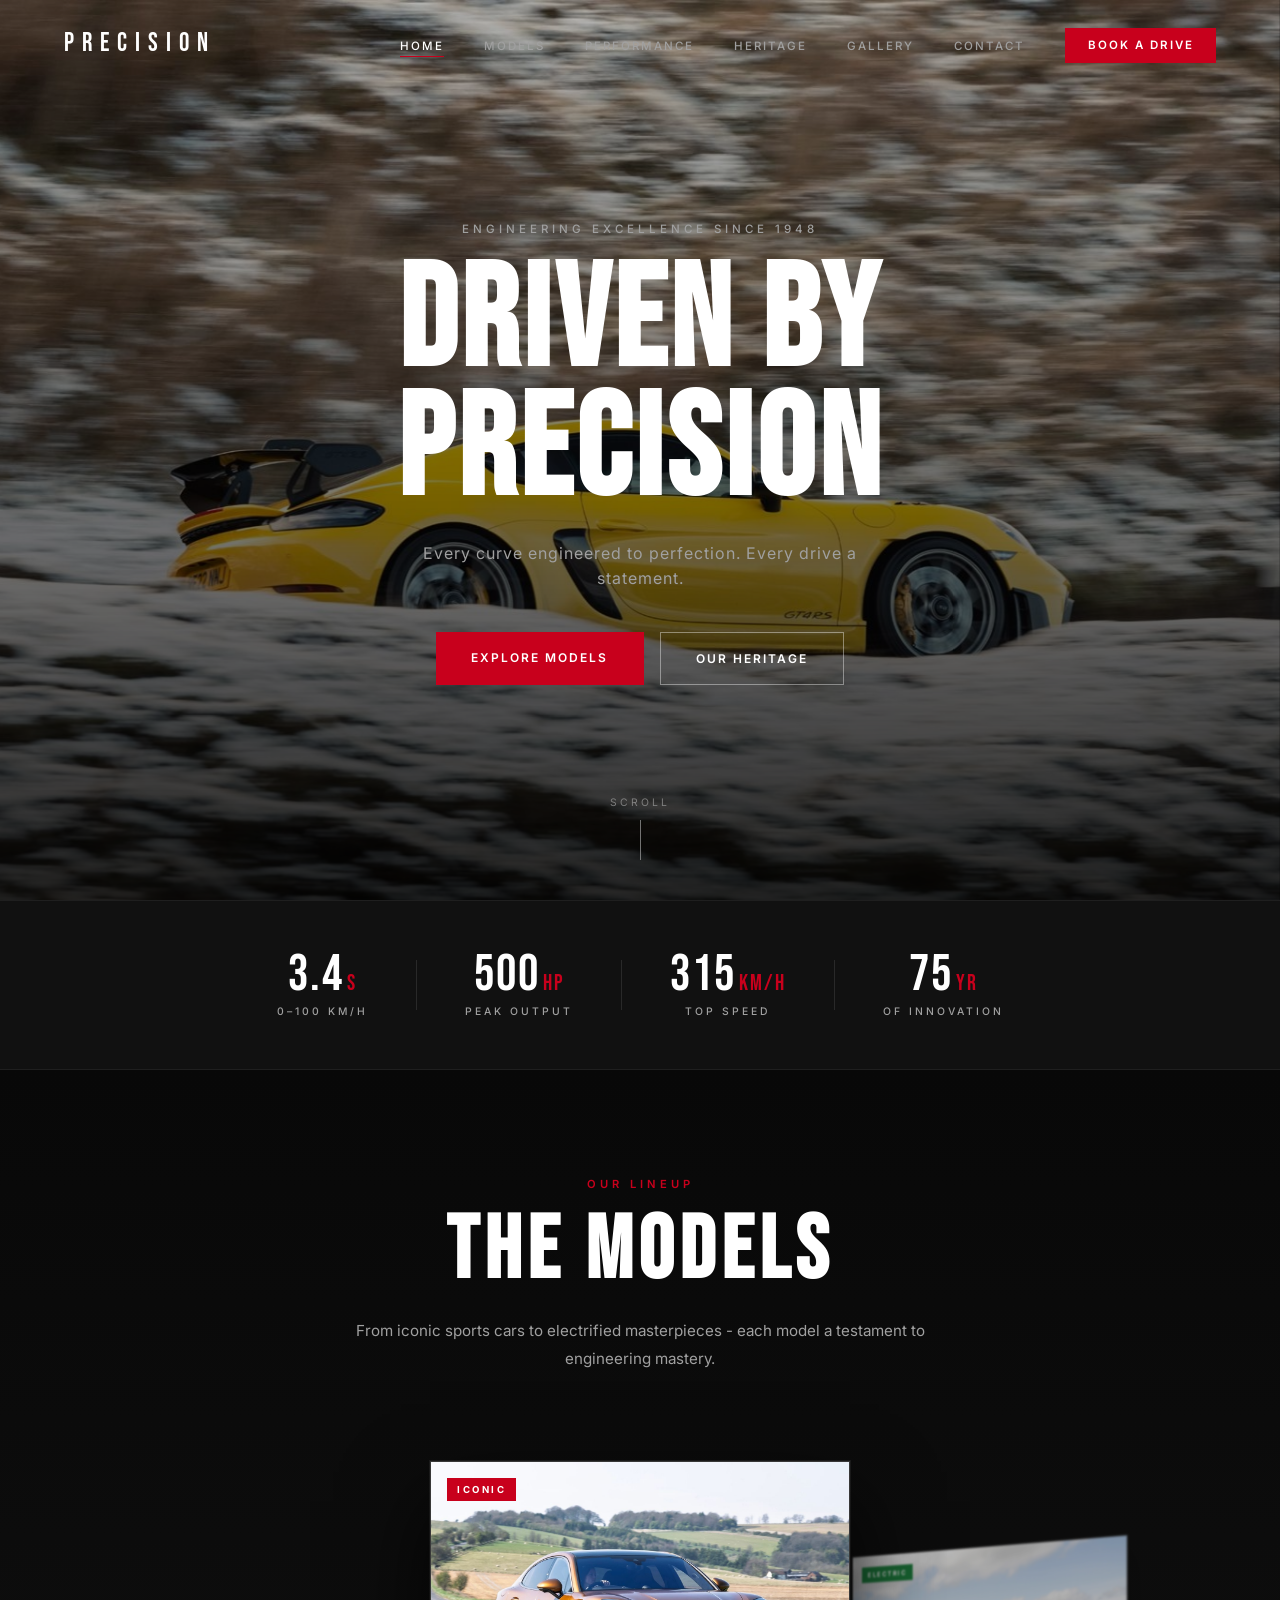
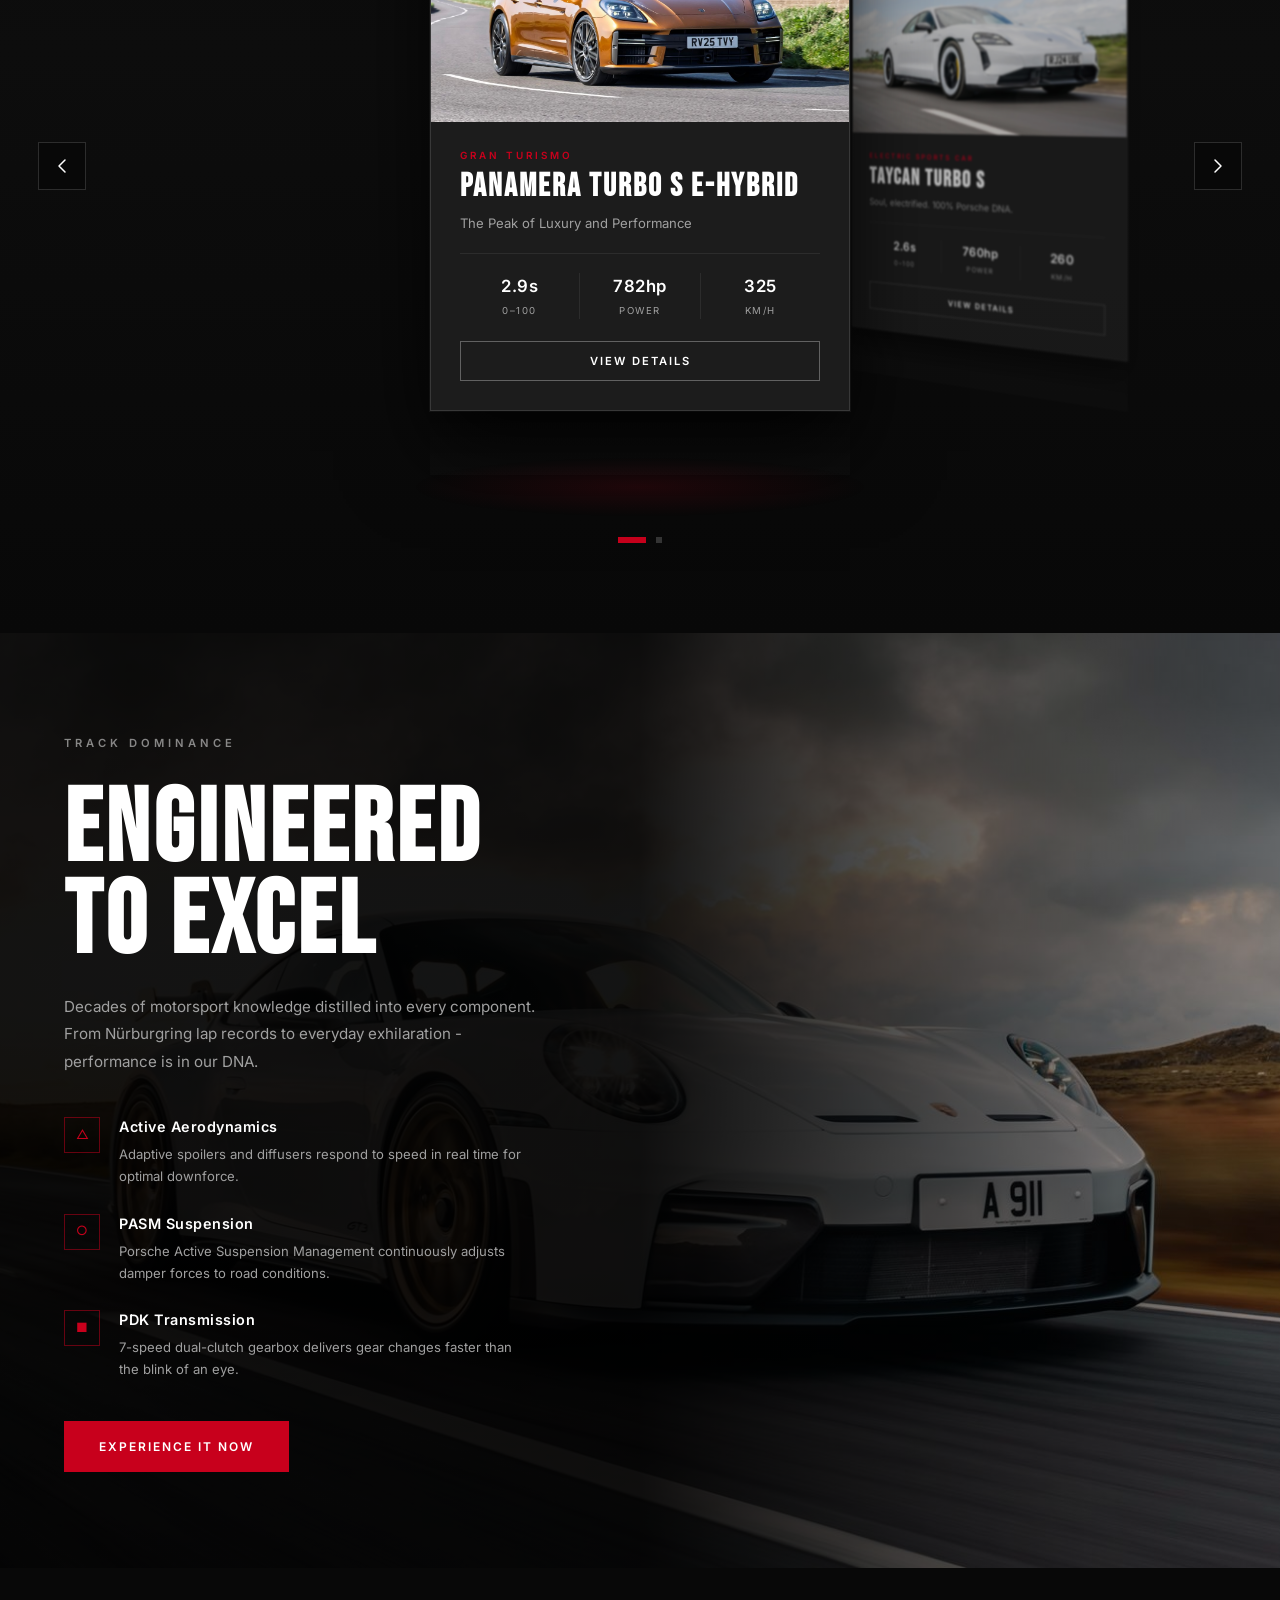
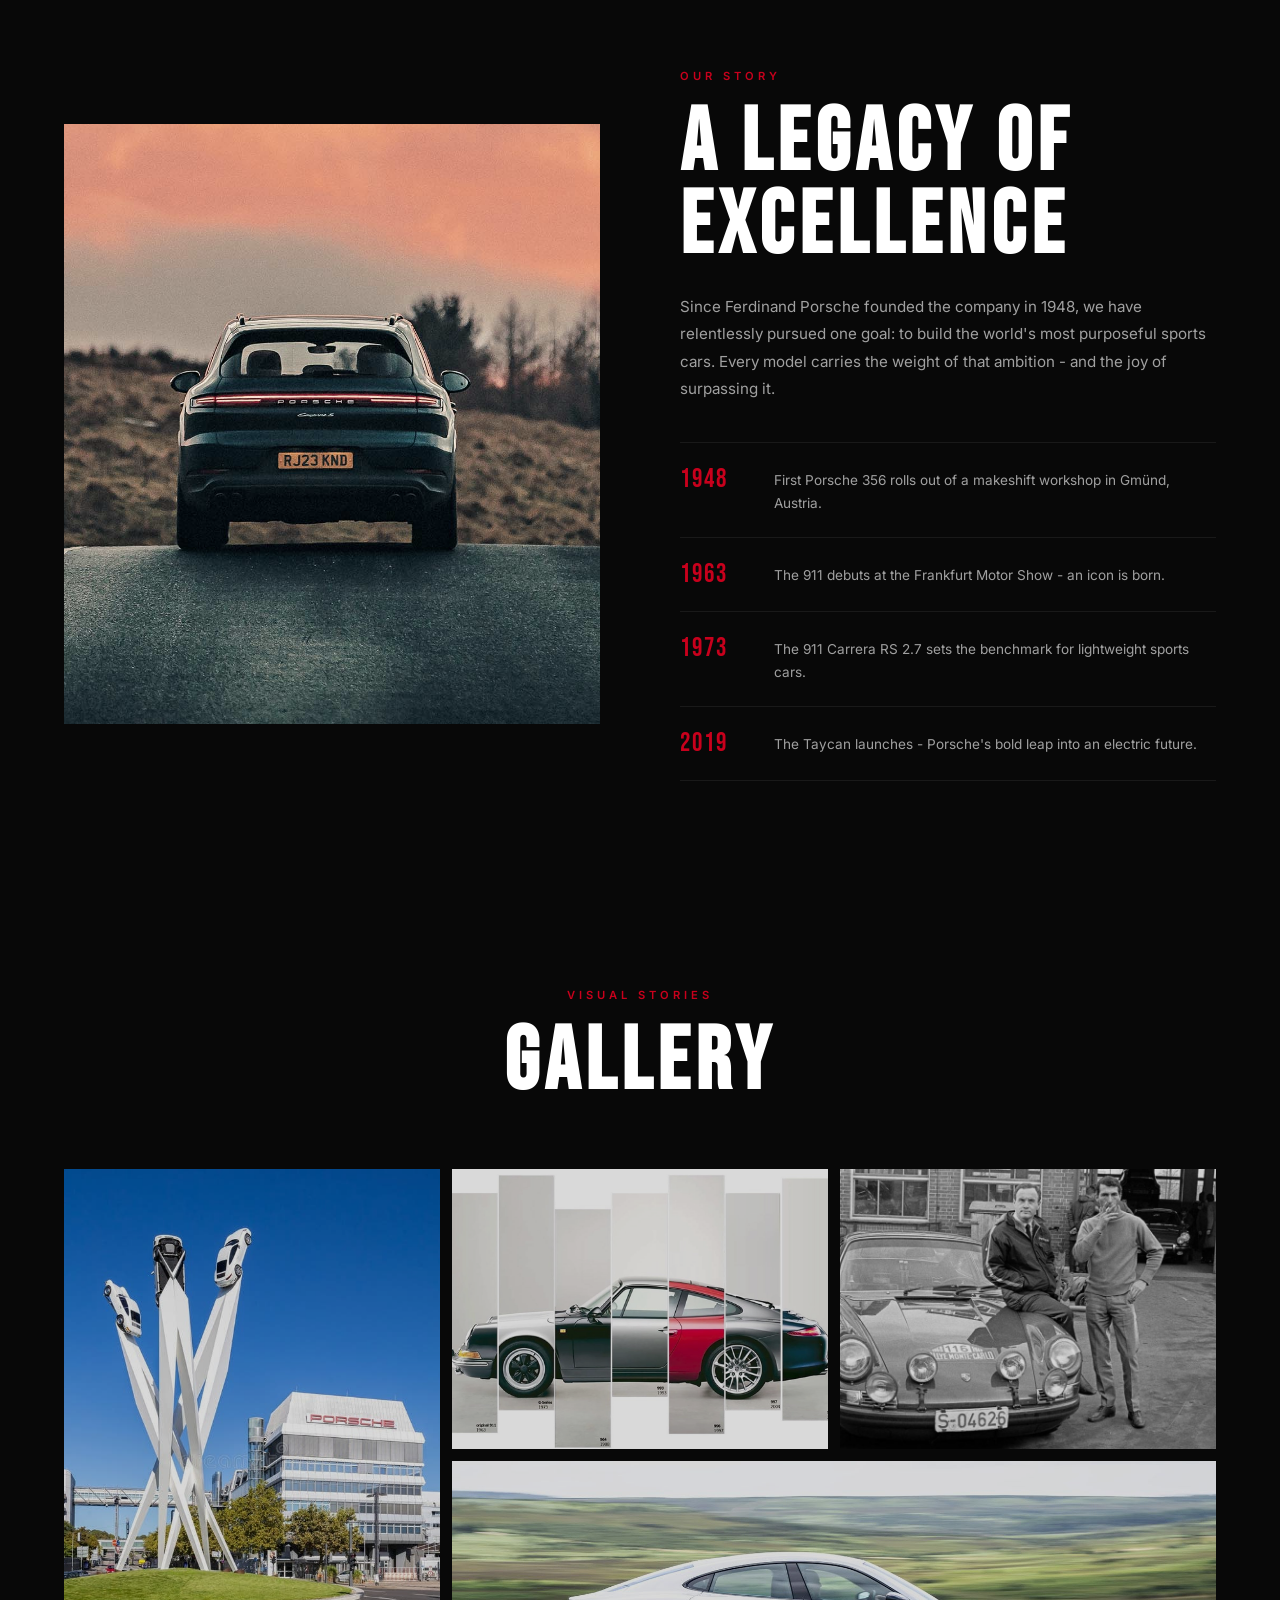
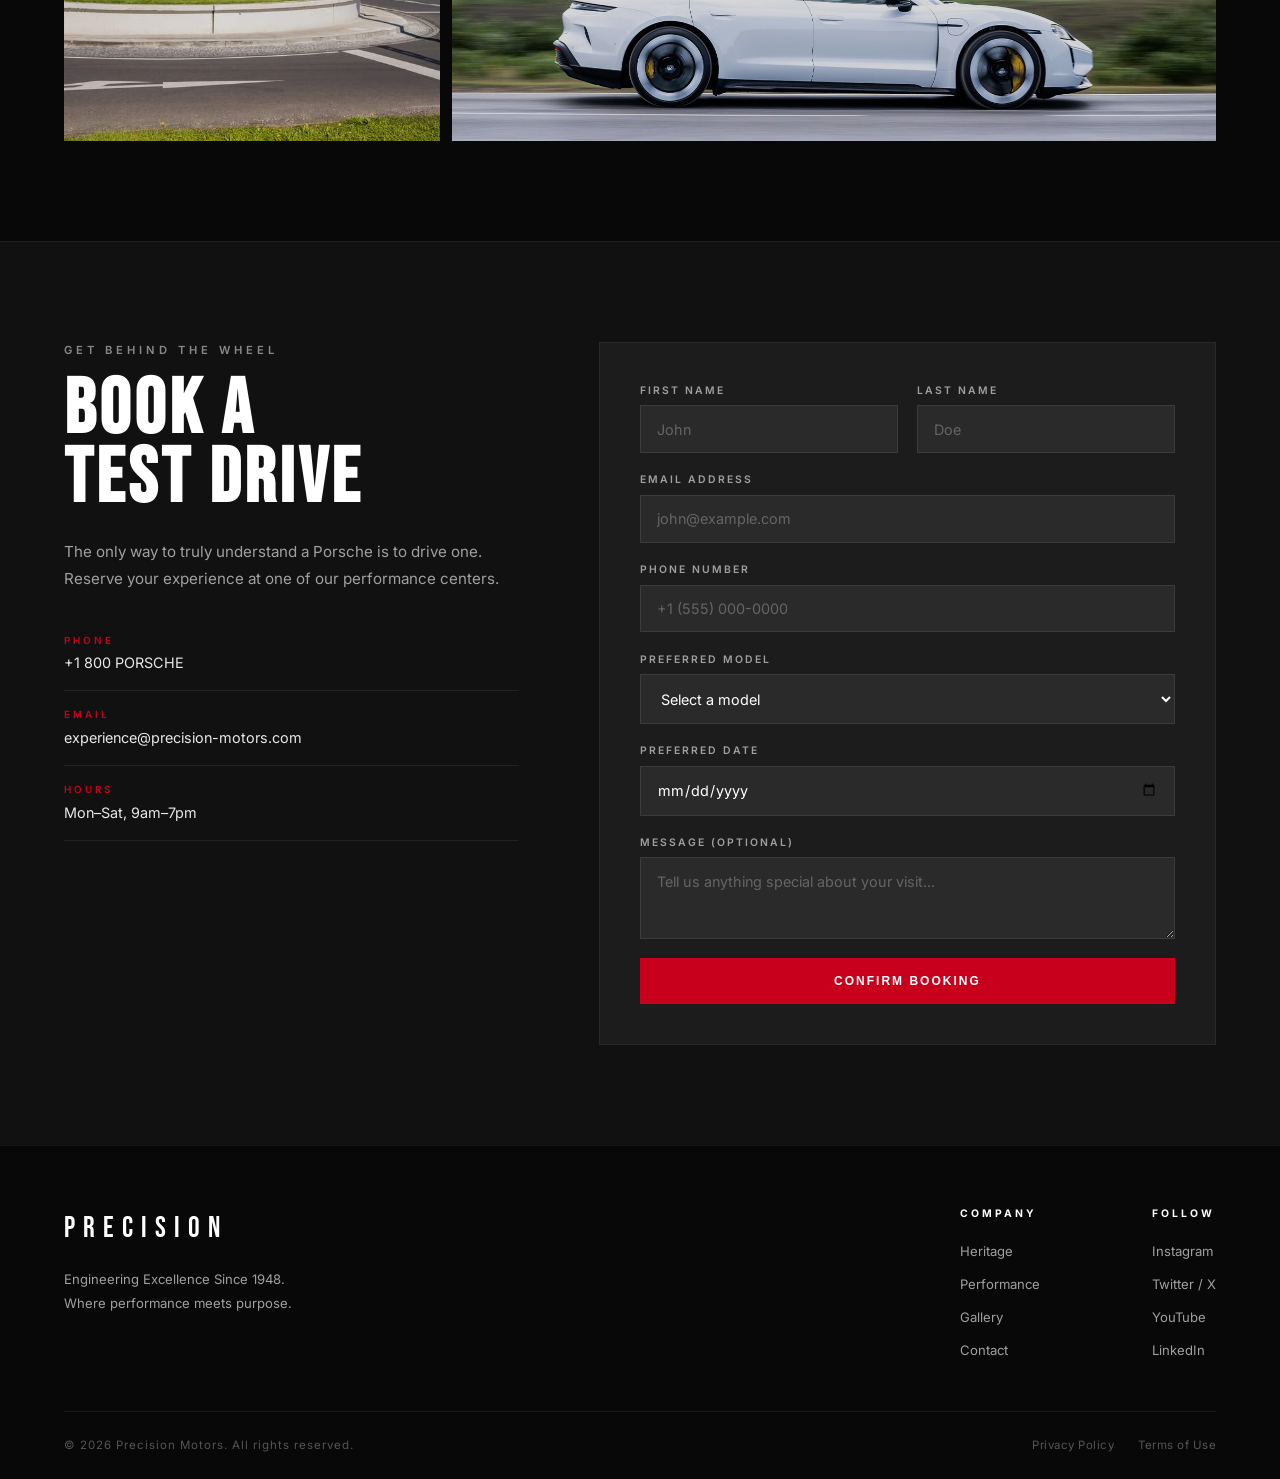
==== commit ff50dec6: "Adding Resolution for phones, added close function to hamburger menu, fixed some bugs related to res" ====
--- a/index.html
+++ b/index.html
@@ -172,7 +172,7 @@
 <section class="heritage-section" id="heritage">
   <div class="heritage-grid">
     <div class="heritage-media">
-      <img src="" alt="Heritage">
+      <img src="Assets/images/porsche_cayenne_s_rear.jpg" alt="Heritage">
     </div>
     <div class="heritage-content">
       <span class="section-eyebrow">Our Story</span>
--- a/css/style.css
+++ b/css/style.css
@@ -91,6 +91,7 @@
   color: var(--white);
   padding: 0.65rem 1.4rem;
   transition: background var(--transition), transform var(--transition);
+  white-space: nowrap;
 }
 
 .nav-cta:hover { background: var(--red-dark); transform: scale(1.03); }
@@ -333,11 +334,11 @@
   line-height: 1.8;
 }
 
-/* ===== COVERFLOW CAROUSEL ===== */
 .models-section {
   padding: 100px 0 90px;
-  overflow: hidden;
+  overflow: visible;
   background: linear-gradient(180deg, var(--black) 0%, #0d0d0d 50%, var(--black) 100%);
+  clip-path: inset(0 -1px);
 }
 
 .coverflow-scene {
@@ -349,6 +350,8 @@
   perspective: 1400px;
   perspective-origin: 50% 40%;
   user-select: none;
+  overflow-x: clip;
+  overflow-y: visible;
 }
 
 .coverflow-stage {
@@ -517,18 +520,21 @@
   position: absolute;
   top: 50%;
   transform: translateY(-50%);
-  z-index: 20;
+  z-index: 30;
   background: rgba(8,8,8,0.7);
   border: 1px solid rgba(255,255,255,0.15);
   color: var(--white);
   width: 48px;
   height: 48px;
+  min-width: 48px;
+  min-height: 48px;
   display: flex;
   align-items: center;
   justify-content: center;
   cursor: pointer;
   transition: background var(--transition), border-color var(--transition), transform var(--transition);
   backdrop-filter: blur(8px);
+  flex-shrink: 0;
 }
 
 .cov-nav-btn:hover {
@@ -561,7 +567,6 @@
   width: 28px;
 }
 
-/* floor glow under active card */
 .coverflow-scene::after {
   content: '';
   position: absolute;
@@ -575,7 +580,6 @@
   z-index: 0;
 }
 
-/* ===== PERFORMANCE ===== */
 .performance-section {
   position: relative;
   min-height: 90vh;
@@ -652,7 +656,6 @@
 
 .perf-feature p { font-size: 0.82rem; color: var(--silver); line-height: 1.7; }
 
-/* ===== HERITAGE ===== */
 .heritage-section { padding: 100px 5%; }
 
 .heritage-grid {
@@ -703,7 +706,6 @@
 
 .milestone-text { font-size: 0.85rem; color: var(--silver); line-height: 1.7; padding-top: 3px; }
 
-/* ===== GALLERY ===== */
 .gallery-section { padding: 100px 5%; }
 
 .gallery-grid {
@@ -729,7 +731,6 @@
 
 .gallery-item:hover img { transform: scale(1.07); filter: brightness(1); }
 
-/* ===== CONTACT ===== */
 .contact-section {
   background: var(--dark);
   padding: 100px 5%;
@@ -824,7 +825,6 @@
 .form-field input::placeholder,
 .form-field textarea::placeholder { color: rgba(160,160,160,0.5); }
 
-/* ===== FOOTER ===== */
 .footer {
   background: var(--black);
   border-top: 1px solid rgba(255,255,255,0.06);
@@ -930,7 +930,6 @@
 .spec-label { color: var(--silver); }
 .spec-value { font-weight: 600; color: var(--white); text-align: right; }
 
-/* ===== TOAST ===== */
 .toast {
   position: fixed;
   bottom: 2rem;
@@ -950,11 +949,9 @@
 
 .toast.show { transform: translateY(0); opacity: 1; }
 
-/* ===== SCROLL REVEAL ===== */
 .reveal { opacity: 0; transform: translateY(24px); transition: opacity 0.65s ease, transform 0.65s ease; }
 .reveal.visible { opacity: 1; transform: translateY(0); }
 
-/* ===== RESPONSIVE ===== */
 @media (max-width: 1100px) {
   .cov-card { width: 360px; }
   .cov-img-wrap { height: 220px; }
@@ -976,8 +973,47 @@
   .footer-inner { grid-template-columns: 1fr; gap: 40px; }
 }
 
-@media (max-width: 768px) {
-  .hamburger { display: flex; }
+@media (max-width: 1185px) {
+
+  .hamburger {
+    display: flex;
+    flex-direction: column;
+    justify-content: space-between;
+    width: 24px;
+    height: 18px;
+    background: transparent;
+    border: none;
+    cursor: pointer;
+    padding: 0;
+    z-index: 100;
+    position: relative;
+  }
+
+  .hamburger span {
+    width: 100%;
+    height: 2px;
+    background-color: var(--white, #ffffff);
+    transition: all 0.3s ease-in-out;
+    transform-origin: left center;
+  }
+
+  .hamburger.open span:nth-child(1) {
+    transform: rotate(45deg);
+    top: -2px;
+    left: 3px;
+  }
+
+  .hamburger.open span:nth-child(2) {
+    width: 0%;
+    opacity: 0;
+  }
+
+  .hamburger.open span:nth-child(3) {
+    transform: rotate(-45deg);
+    top: 2px;
+    left: 3px;
+  }
+
   .nav-links {
     position: fixed;
     top: 0; right: -100%;
@@ -993,9 +1029,10 @@
     transition: right 0.4s cubic-bezier(0.25, 0.46, 0.45, 0.94);
     border-left: 1px solid rgba(255,255,255,0.07);
   }
+
   .nav-links.open { right: 0; }
   .nav-link, .nav-cta { font-size: 0.85rem; }
-  .nav-cta { background: none; padding: 0; }
+  .nav-cta { background: none; padding: 0; white-space: normal; }
   .stat-item { padding: 0.5rem 1.5rem; }
   .stat-divider { display: none; }
   .stats-strip { gap: 1rem; }
@@ -1004,9 +1041,9 @@
   .cov-name { font-size: 1.4rem; }
   .cov-info { padding: 1.2rem 1.3rem 1.4rem; }
   .cov-specs { margin-bottom: 1rem; }
-  .cov-nav-btn { width: 38px; height: 38px; }
-  .cov-prev { left: 1%; }
-  .cov-next { right: 1%; }
+  .cov-nav-btn { width: 40px; height: 40px; min-width: 40px; min-height: 40px; }
+  .cov-prev { left: 8px; }
+  .cov-next { right: 8px; }
   .form-row { grid-template-columns: 1fr; }
   .footer-links { grid-template-columns: 1fr 1fr; }
   .gallery-grid { grid-template-columns: 1fr; grid-template-rows: auto; }
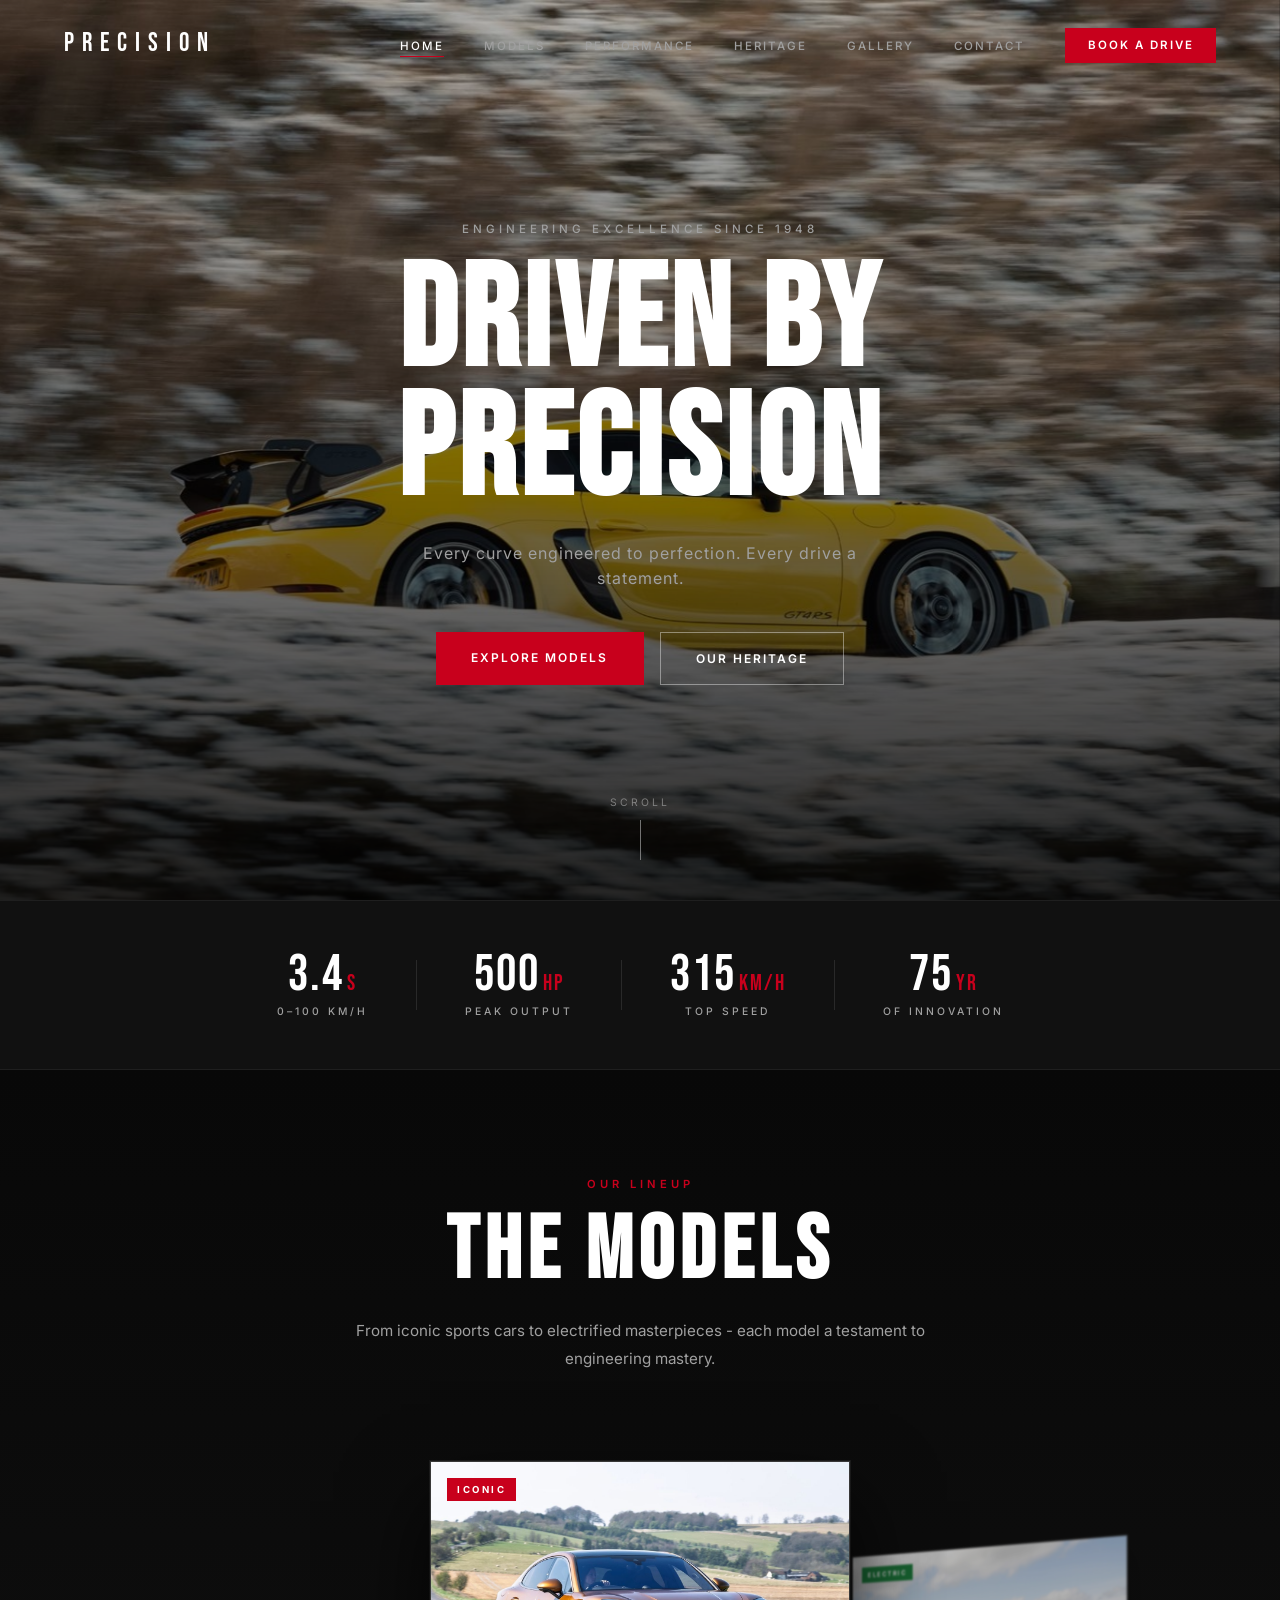
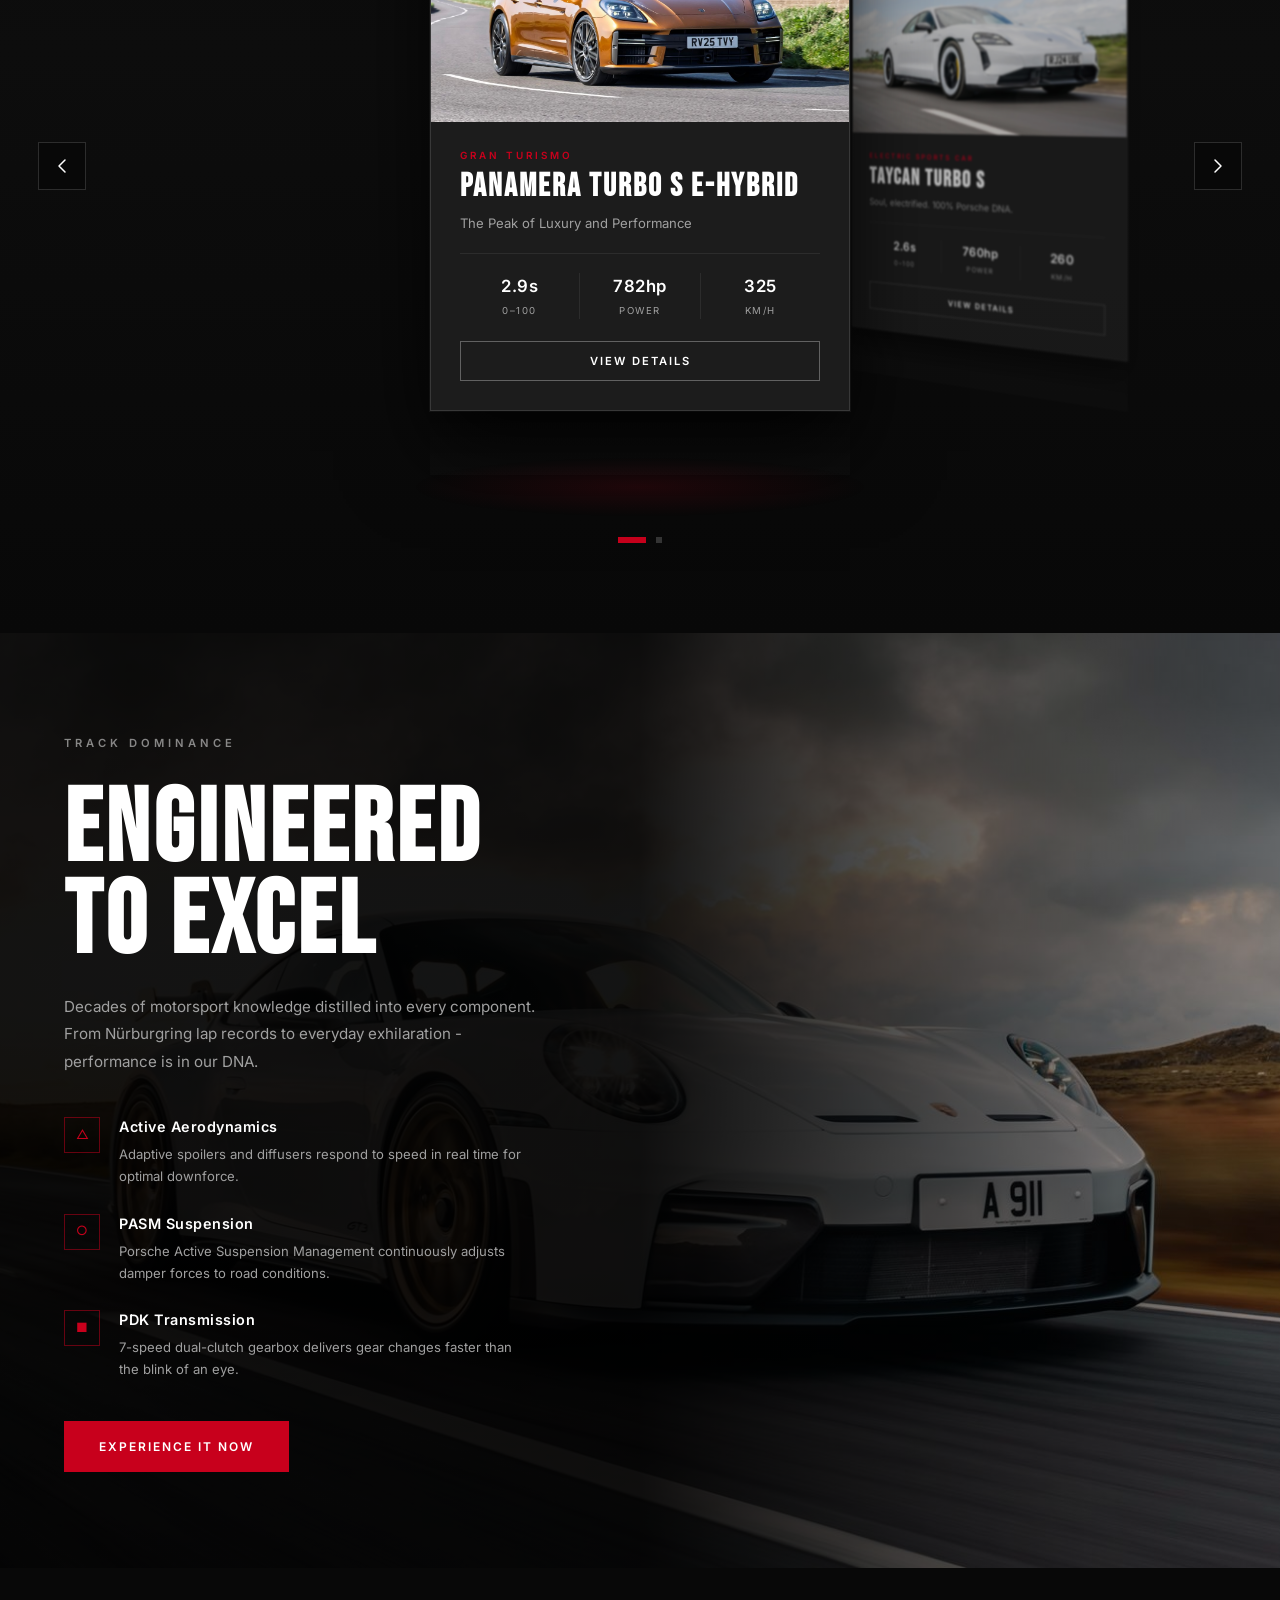
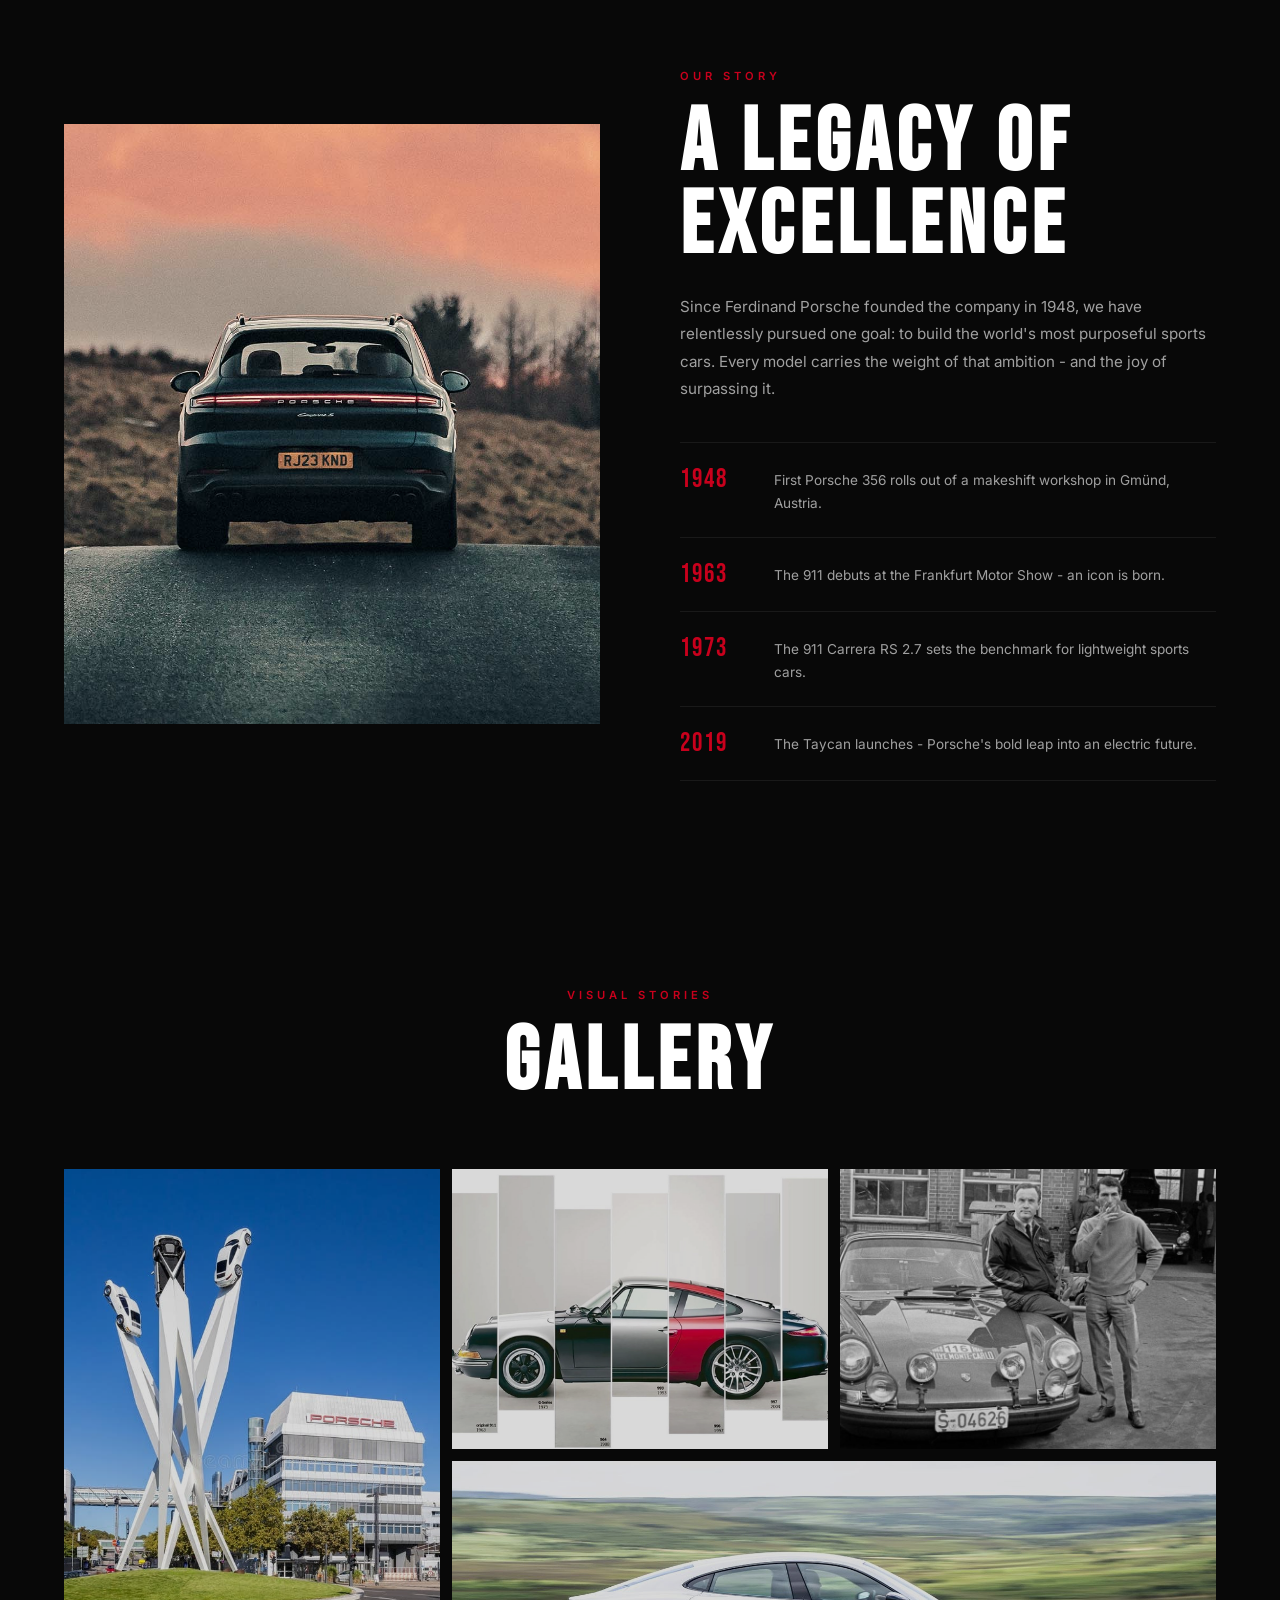
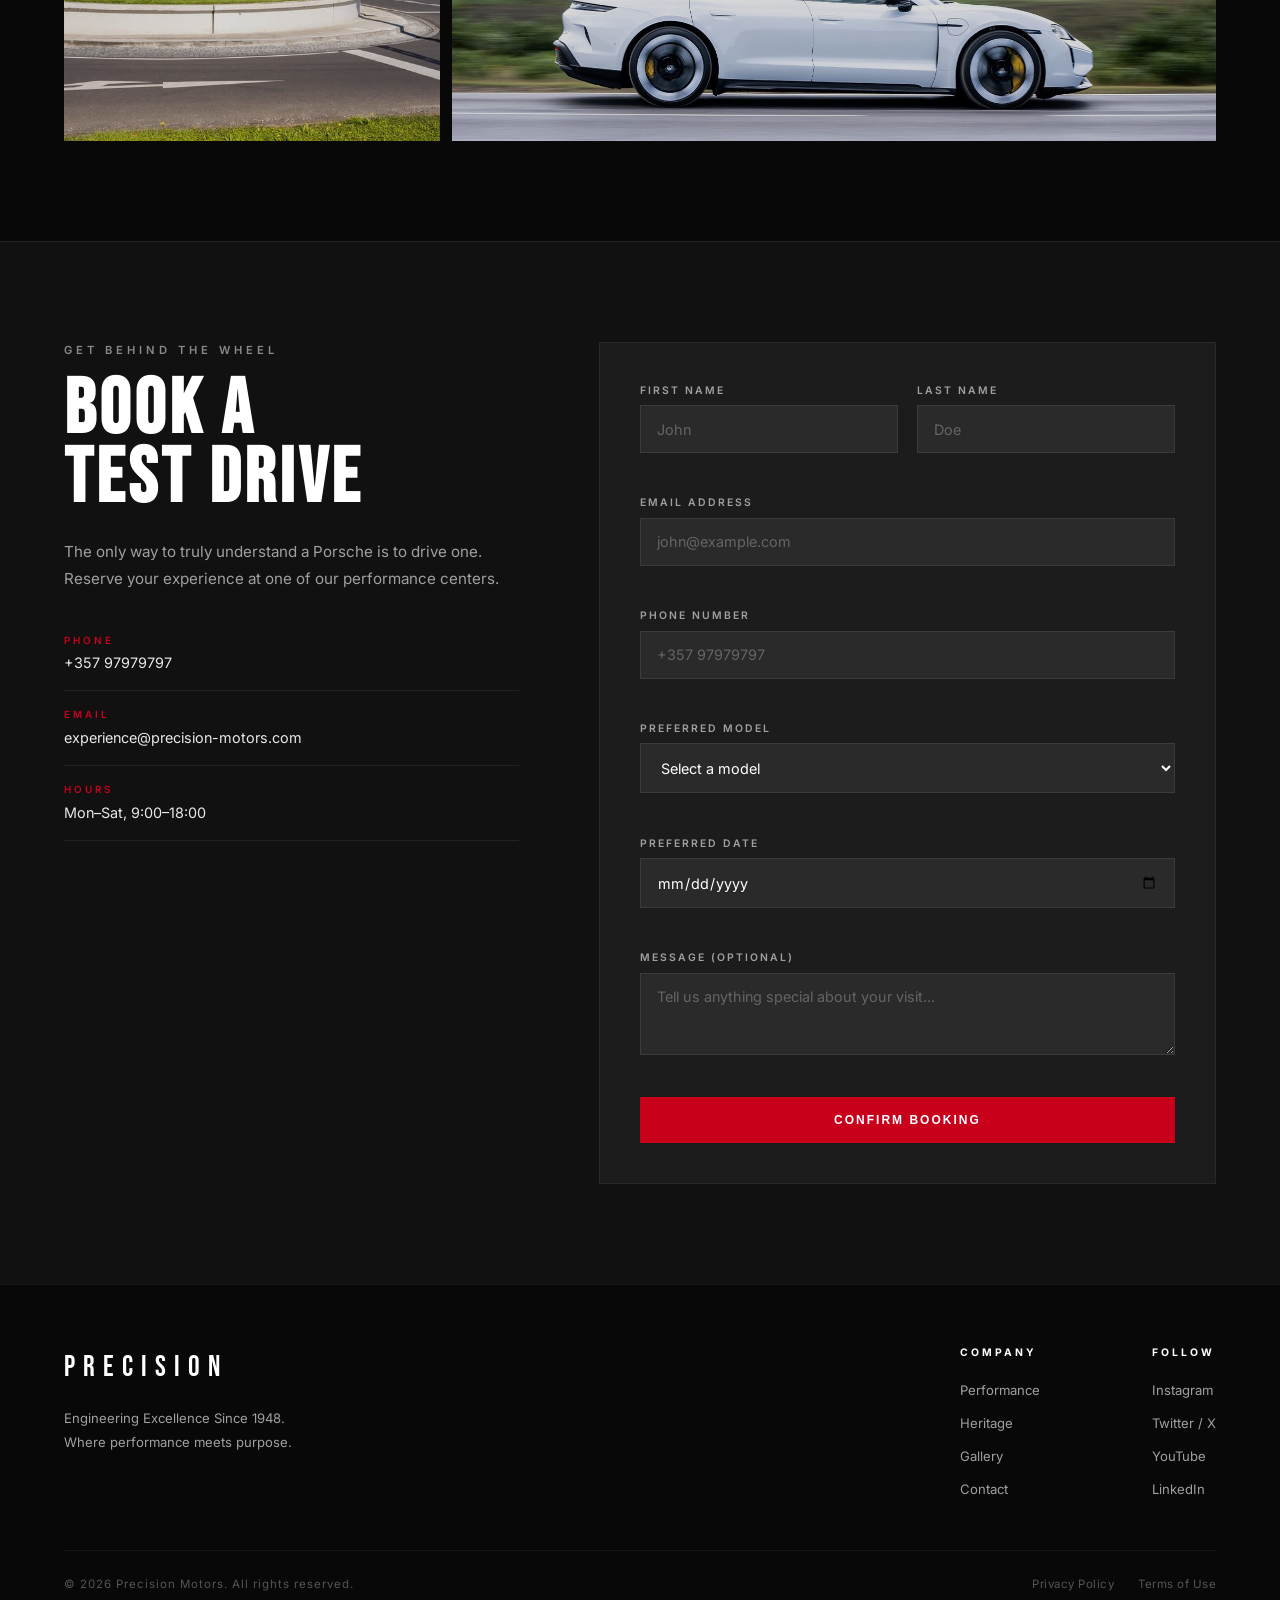
==== commit 2cf447f1: "Finished Booking Form and finished taycan page" ====
--- a/index.html
+++ b/index.html
@@ -230,7 +230,7 @@
       <div class="contact-details">
         <div class="contact-detail-item">
           <span class="detail-label">Phone</span>
-          <span>+1 800 PORSCHE</span>
+          <span>+357 97979797</span>
         </div>
         <div class="contact-detail-item">
           <span class="detail-label">Email</span>
@@ -238,49 +238,52 @@
         </div>
         <div class="contact-detail-item">
           <span class="detail-label">Hours</span>
-          <span>Mon–Sat, 9am–7pm</span>
+          <span>Mon–Sat, 9:00–18:00</span>
         </div>
       </div>
     </div>
     <div class="contact-form-wrap">
-      <form class="contact-form" id="contactForm">
+      <form class="contact-form" id="contactForm" novalidate>
         <div class="form-row">
           <div class="form-field">
             <label>First Name</label>
-            <input type="text" placeholder="John" required>
+            <input type="text" placeholder="John" autocomplete="given-name">
+            <p class="form-error" aria-live="polite"></p>
           </div>
           <div class="form-field">
             <label>Last Name</label>
-            <input type="text" placeholder="Doe" required>
+            <input type="text" placeholder="Doe" autocomplete="family-name">
+            <p class="form-error" aria-live="polite"></p>
           </div>
         </div>
         <div class="form-field">
           <label>Email Address</label>
-          <input type="email" placeholder="john@example.com" required>
+          <input type="email" placeholder="john@example.com" autocomplete="email">
+          <p class="form-error" aria-live="polite"></p>
         </div>
         <div class="form-field">
           <label>Phone Number</label>
-          <input type="tel" placeholder="+1 (555) 000-0000">
+          <input type="tel" placeholder="+357 97979797" autocomplete="tel">
+          <p class="form-error" aria-live="polite"></p>
         </div>
         <div class="form-field">
           <label>Preferred Model</label>
           <select>
             <option value="" disabled selected>Select a model</option>
-            <option>911 Carrera</option>
+            <option>Panamera Turbo S E-Hybrid</option>
             <option>Taycan Turbo S</option>
-            <option>Cayenne Turbo</option>
-            <option>Panamera 4S</option>
-            <option>718 Cayman GT4</option>
-            <option>Macan Electric</option>
           </select>
+          <p class="form-error" aria-live="polite"></p>
         </div>
         <div class="form-field">
           <label>Preferred Date</label>
           <input type="date">
+          <p class="form-error" aria-live="polite"></p>
         </div>
         <div class="form-field">
           <label>Message (Optional)</label>
-          <textarea placeholder="Tell us anything special about your visit..." rows="3"></textarea>
+          <textarea placeholder="Tell us anything special about your visit..." rows="3" maxlength="500"></textarea>
+          <p class="form-error" aria-live="polite"></p>
         </div>
         <button type="submit" class="btn-primary full-width">Confirm Booking</button>
       </form>
@@ -298,24 +301,23 @@
 
       <div class="footer-col">
         <span class="footer-col-title">Company</span>
+        <a href="#performance">Performance</a>
         <a href="#heritage">Heritage</a>
-        <a href="#performance">Performance</a>
         <a href="#gallery">Gallery</a>
         <a href="#contact">Contact</a>
       </div>
       <div class="footer-col">
         <span class="footer-col-title">Follow</span>
-        <a href="#">Instagram</a>
-        <a href="#">Twitter / X</a>
-        <a href="#">YouTube</a>
-        <a href="#">LinkedIn</a>
+        <a href="https://www.instagram.com">Instagram</a>
+        <a href="https://x.com">Twitter / X</a>
+        <a href="https://youtube.com">YouTube</a>
+        <a href="https://www.linkedin.com/in/giorgikhelaia/">LinkedIn</a>
       </div>
     </div>
   </div>
   <div class="footer-bottom">
     <p>&copy; 2026 Precision Motors. All rights reserved.</p>
     <div class="footer-legal">
-       <!-- <button class="cov-details-btn" data-model="Panamera Turbo S E-Hybrid">View Details</button> -->
       <a href="#">Privacy Policy</a>
       <a href="#">Terms of Use</a>
     </div>
@@ -331,4 +333,4 @@
 <script src="js/reveal.js"></script>
 <script src="js/carousel.js"></script>
 </body>
-</html>
+</html>
--- a/css/style.css
+++ b/css/style.css
@@ -98,12 +98,6 @@
 
 .hamburger {
   display: none;
-  flex-direction: column;
-  gap: 5px;
-  background: none;
-  border: none;
-  cursor: pointer;
-  padding: 4px;
 }
 
 .hamburger span {
@@ -1060,6 +1054,8 @@
   .modal-name { font-size: 2rem; }
   .cov-card { width: 230px; }
   .cov-img-wrap { height: 148px; }
+  .modal-gallery { height: 280px; }
+  .mg-arrow { width: 34px; height: 34px; }
 }
 
 @media (prefers-reduced-motion: reduce) {
@@ -1149,7 +1145,20 @@
   width: 22px;
 }
 
-@media (max-width: 480px) {
-  .modal-gallery { height: 280px; }
-  .mg-arrow { width: 34px; height: 34px; }
+.contact-form textarea {
+  resize: vertical;
+  max-height: 500px;
+}
+
+.form-error {
+  font-size: 0.72rem;
+  color: #e8394f;
+  letter-spacing: 0.5px;
+  margin-top: 0.35rem;
+  min-height: 1em;
+  line-height: 1.4;
+}
+
+.form-field .input-error {
+  border-color: #e8394f !important;
 }
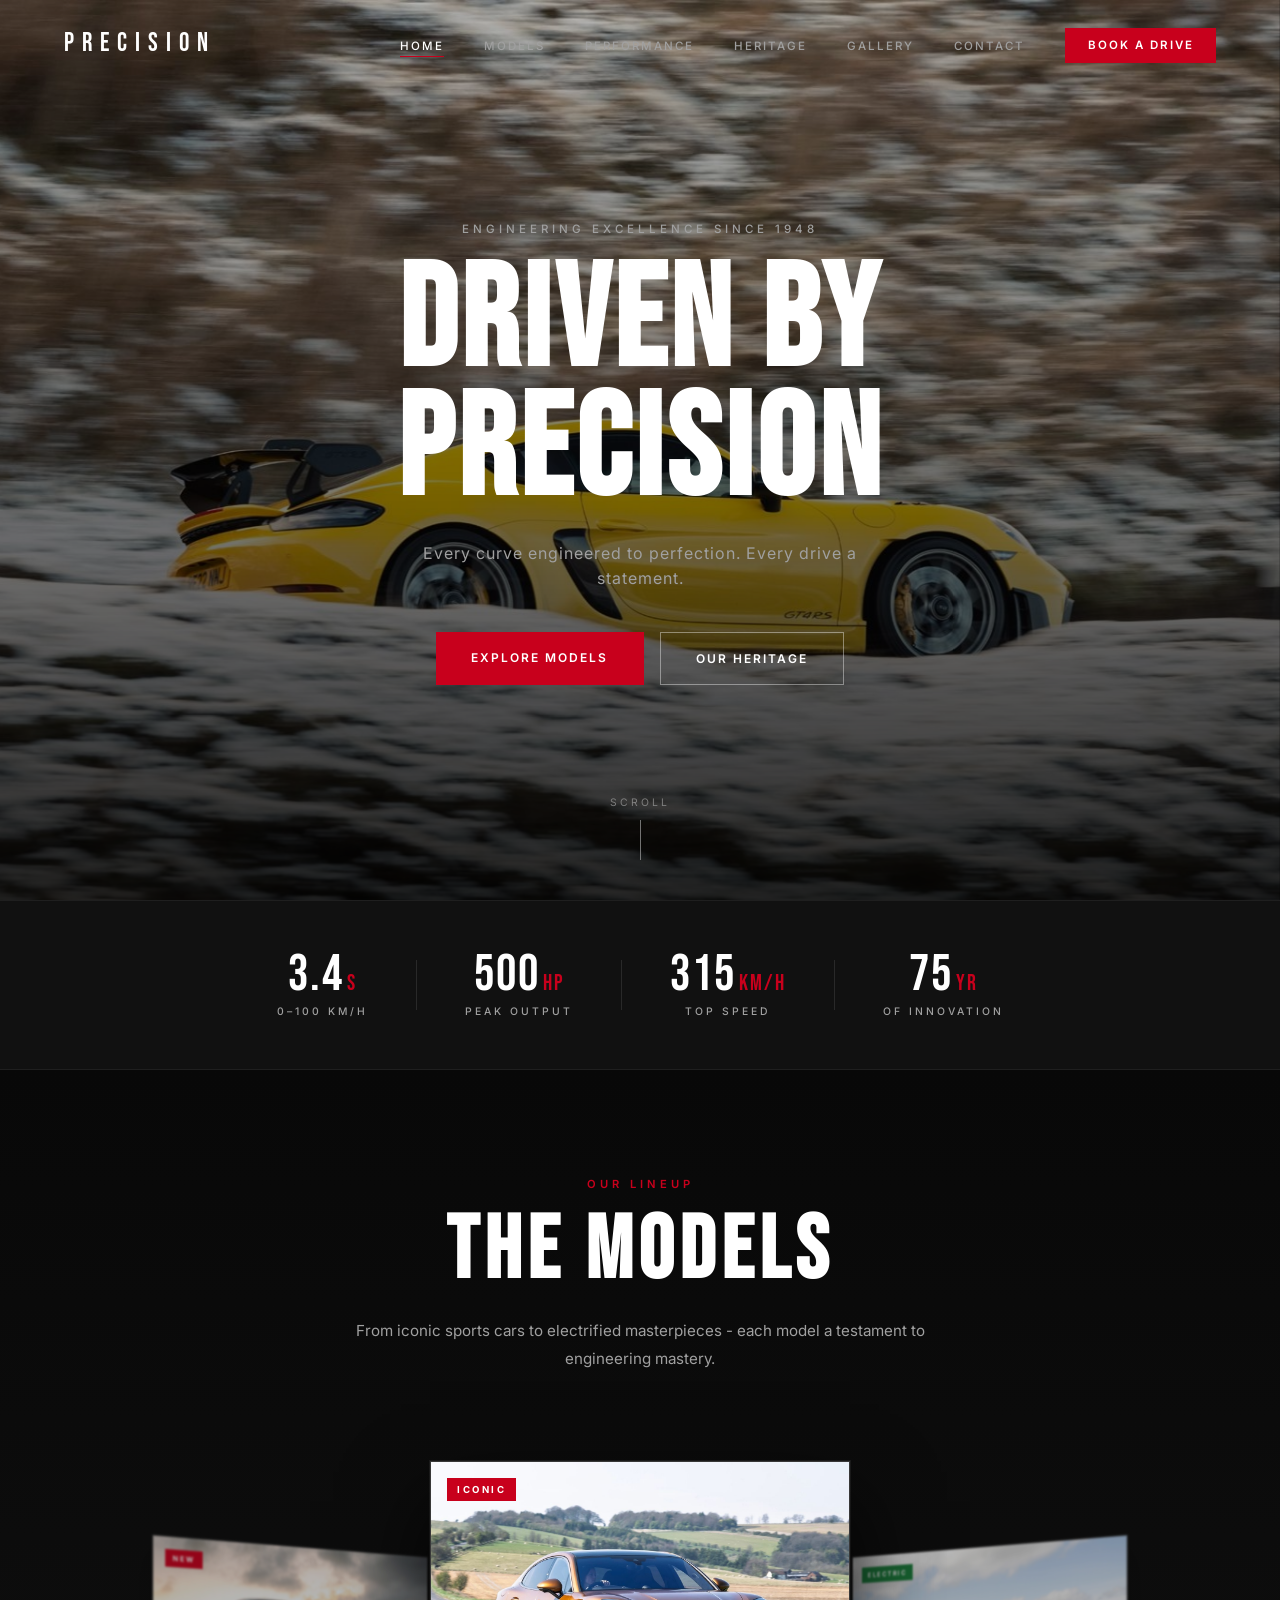
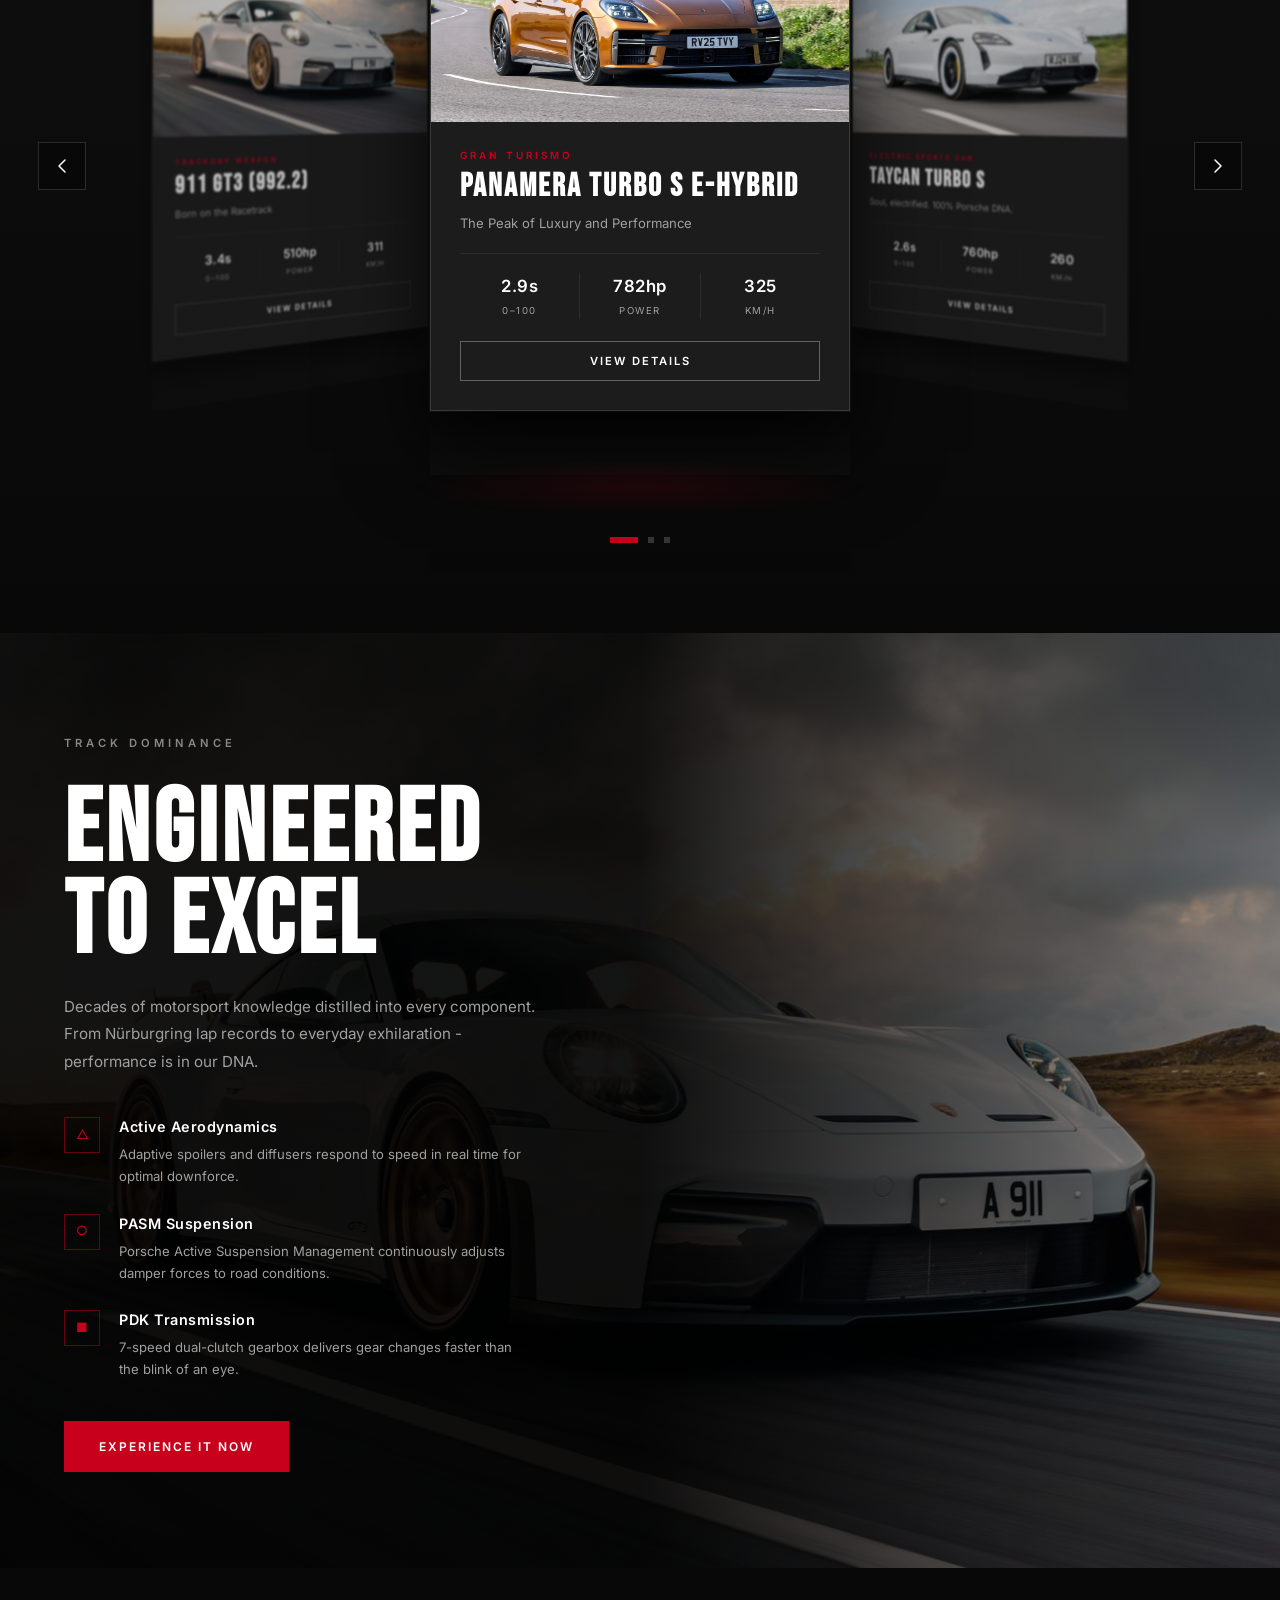
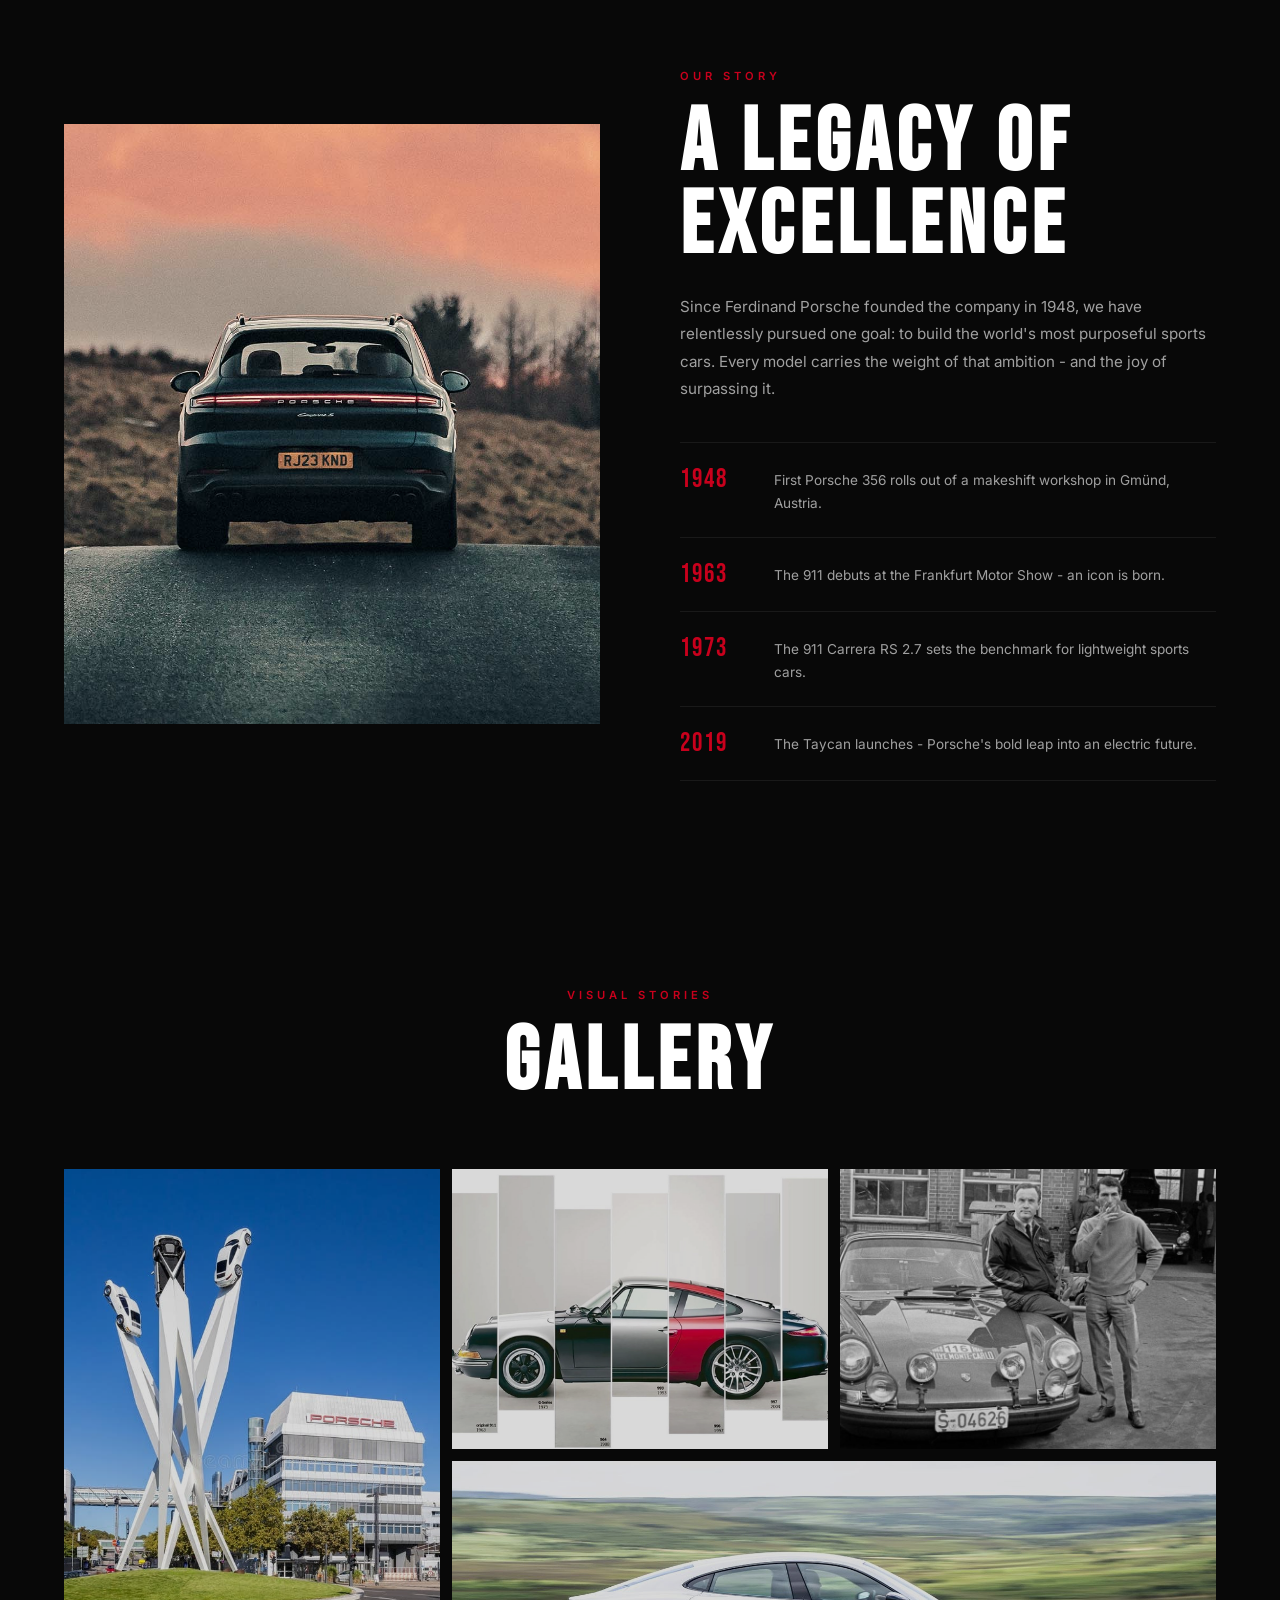
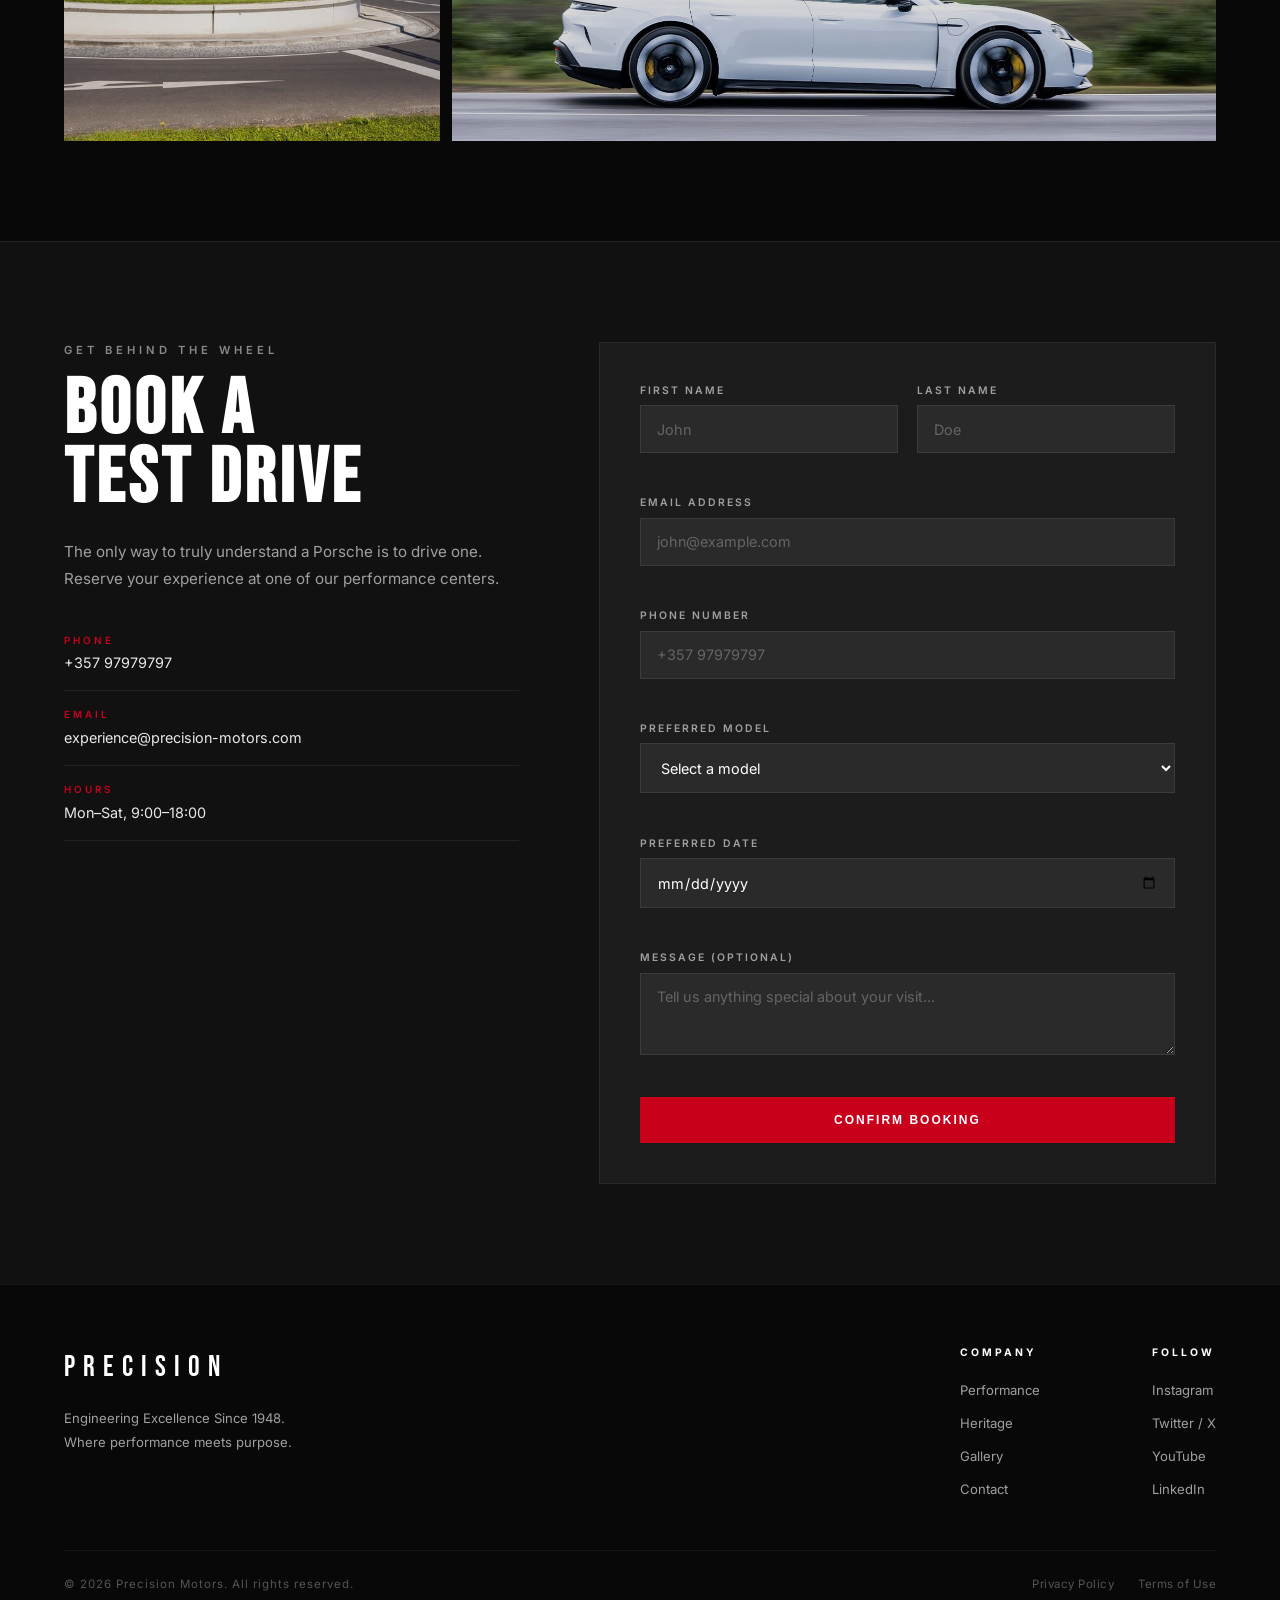
==== commit 52890179: "Added 911 GT3 page" ====
--- a/index.html
+++ b/index.html
@@ -120,6 +120,28 @@
         <div class="cov-reflection"></div>
       </div>
 
+      <div class="cov-card" data-index="1" data-model="911 GT3 (992.2)">
+        <div class="cov-card-inner">
+          <div class="cov-img-wrap">
+            <img src="Assets/images/2025_Porsche_911_GT3_(992.2)/2025_Porsche_911_GT3_(992.2)_Front.jpg" alt="911 GT3 (992.2)">
+            <div class="cov-badge">New</div>
+          </div>
+          <div class="cov-info">
+            <span class="cov-cat">Trackday Weapon</span>
+            <h3 class="cov-name">911 GT3 (992.2)</h3>
+            <p class="cov-tagline">Born on the Racetrack</p>
+            <div class="cov-specs">
+              <div class="cov-spec"><strong>3.4s</strong><span>0–100</span></div>
+              <div class="cov-spec"><strong>510hp</strong><span>Power</span></div>
+              <div class="cov-spec"><strong>311</strong><span>km/h</span></div>
+            </div>
+            <button class="cov-details-btn" data-model="911 GT3 (992.2)">View Details</button>
+          </div>
+        </div>
+        <div class="cov-reflection"></div>
+      </div>
+
+
     </div>
 
     <button class="cov-nav-btn cov-prev" id="covPrev" aria-label="Previous model">
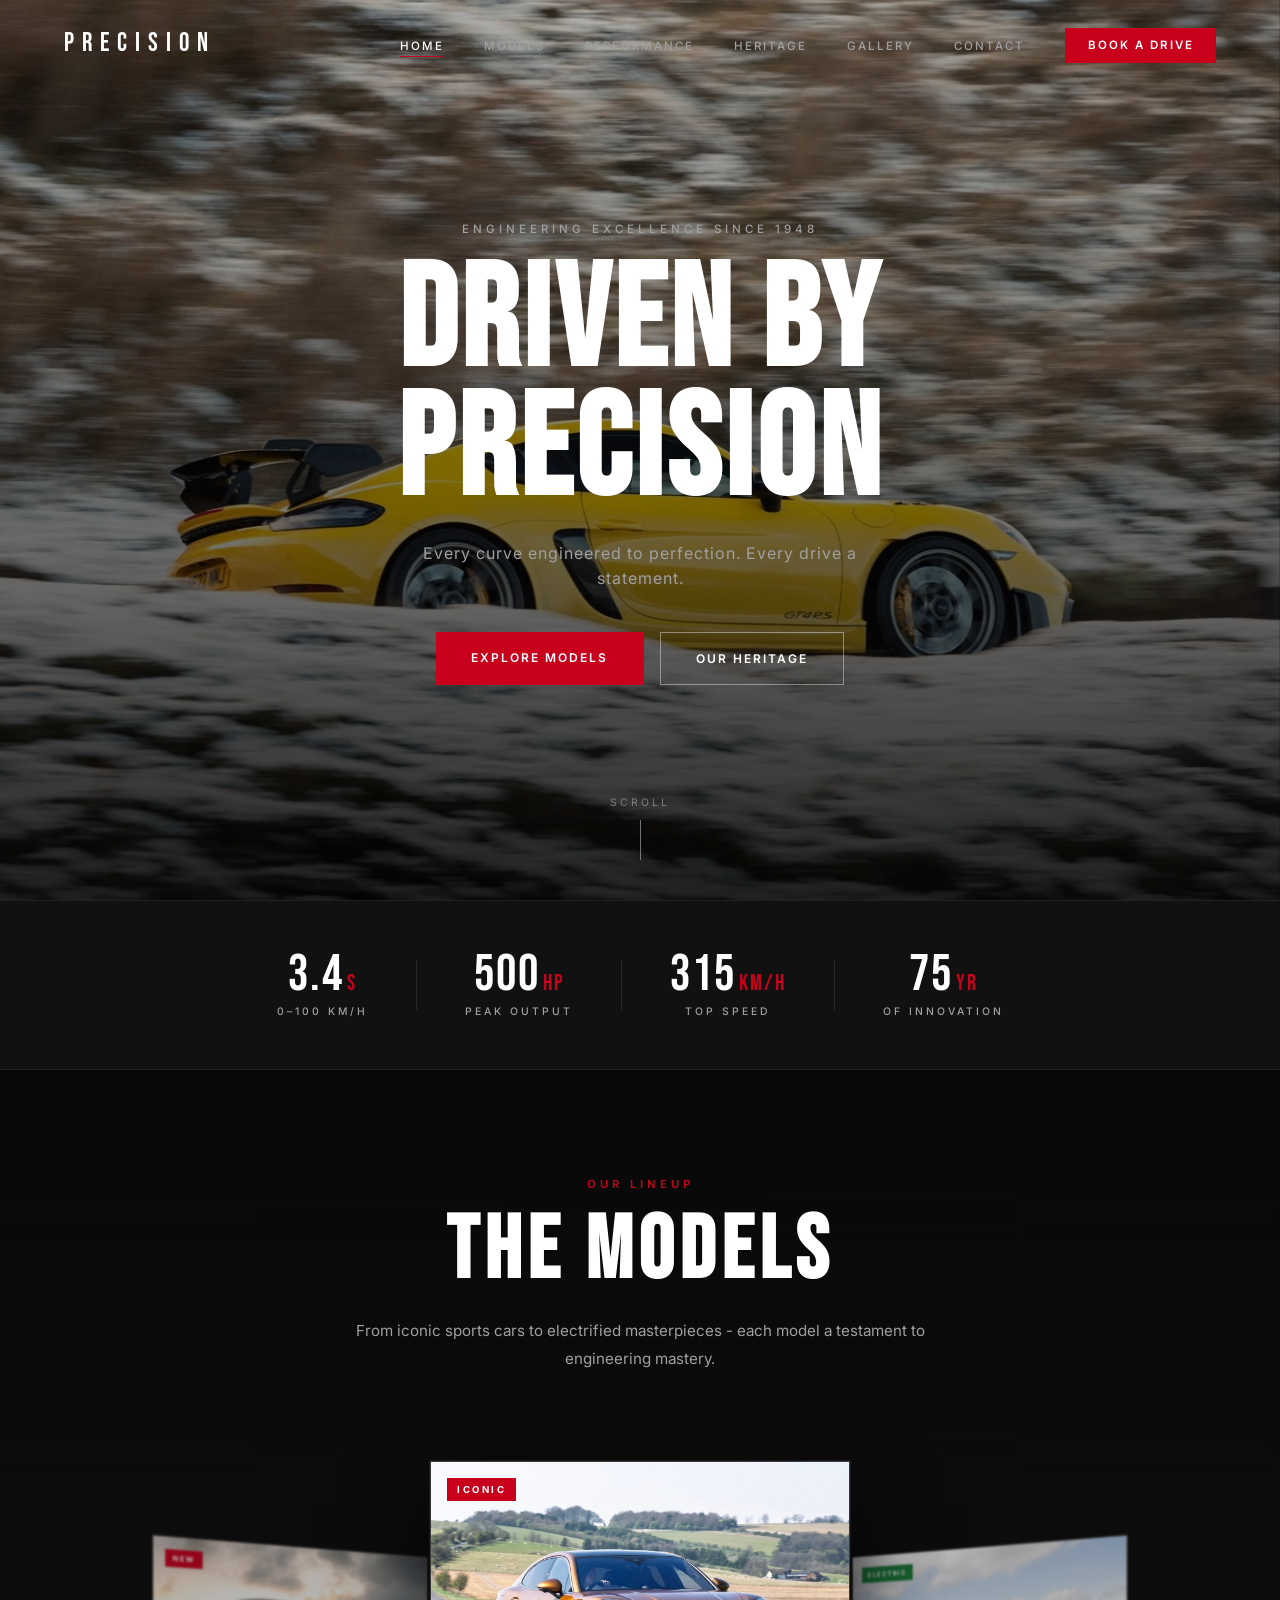
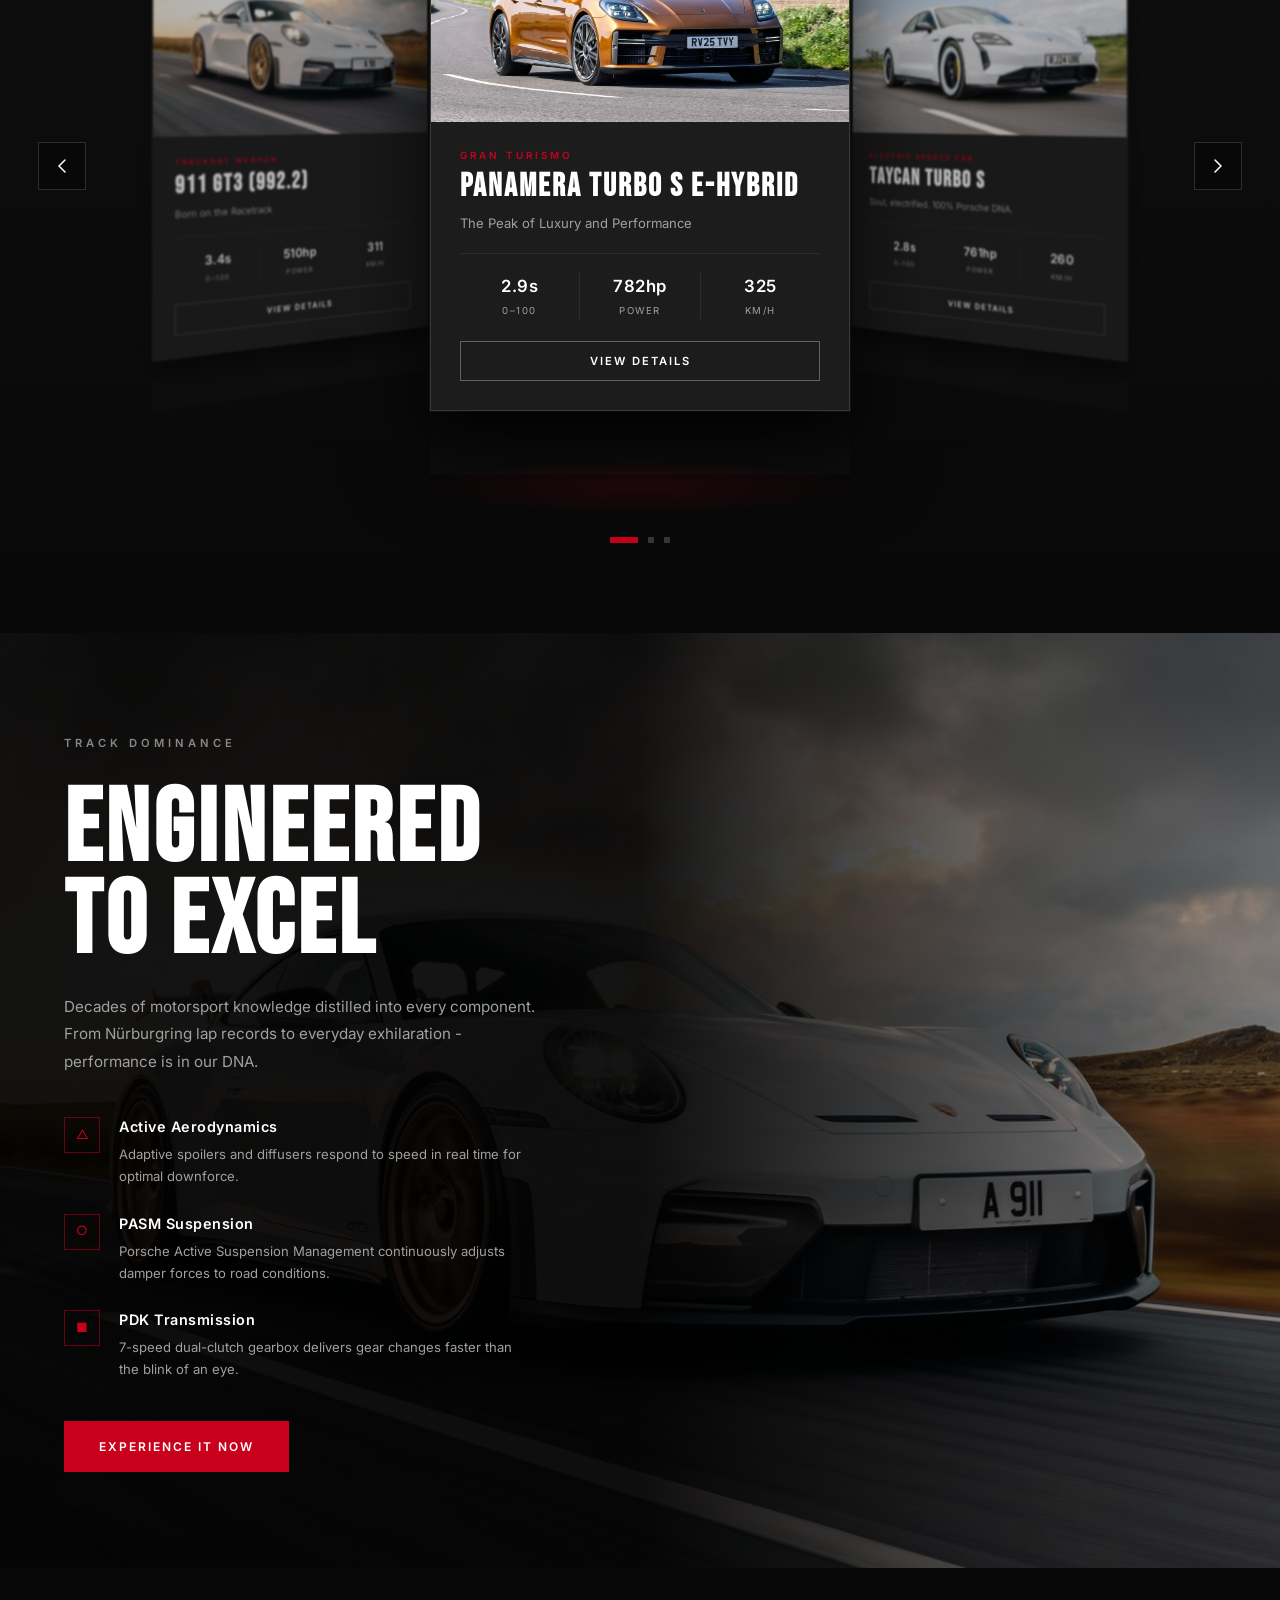
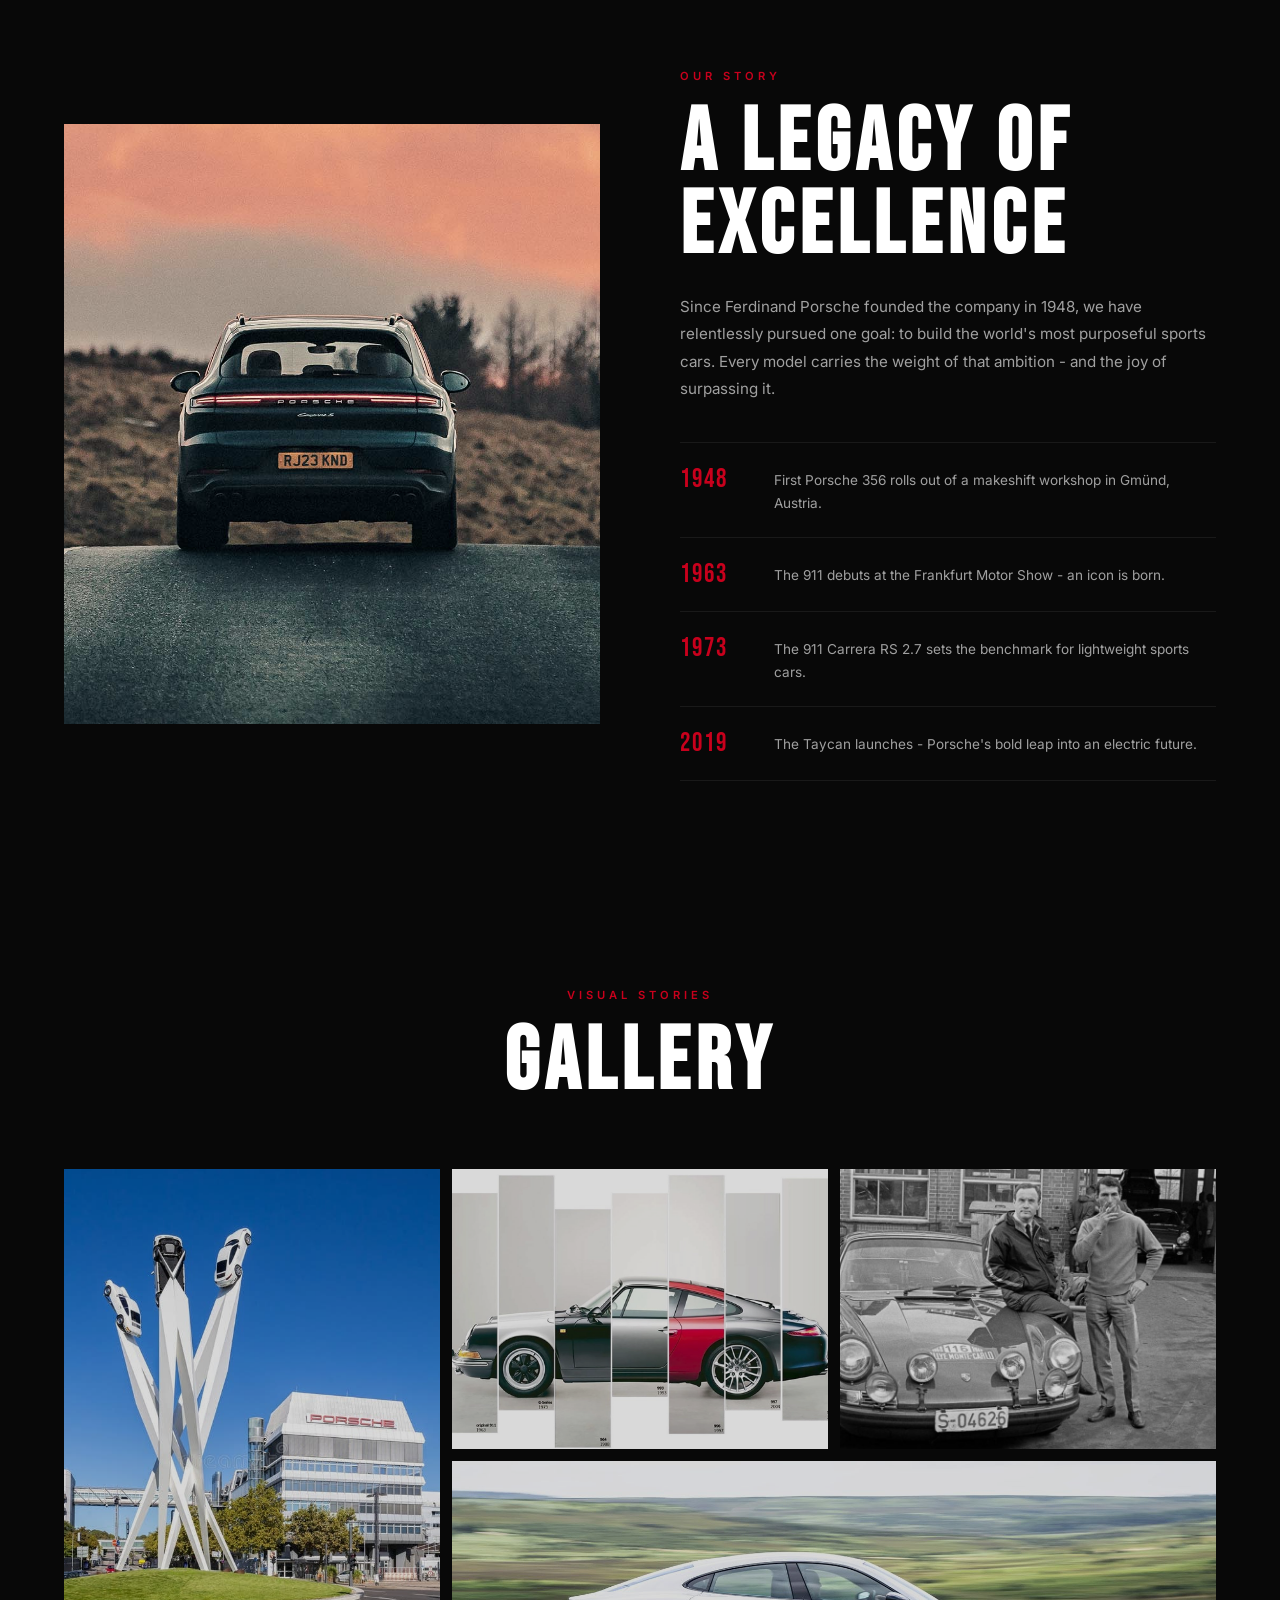
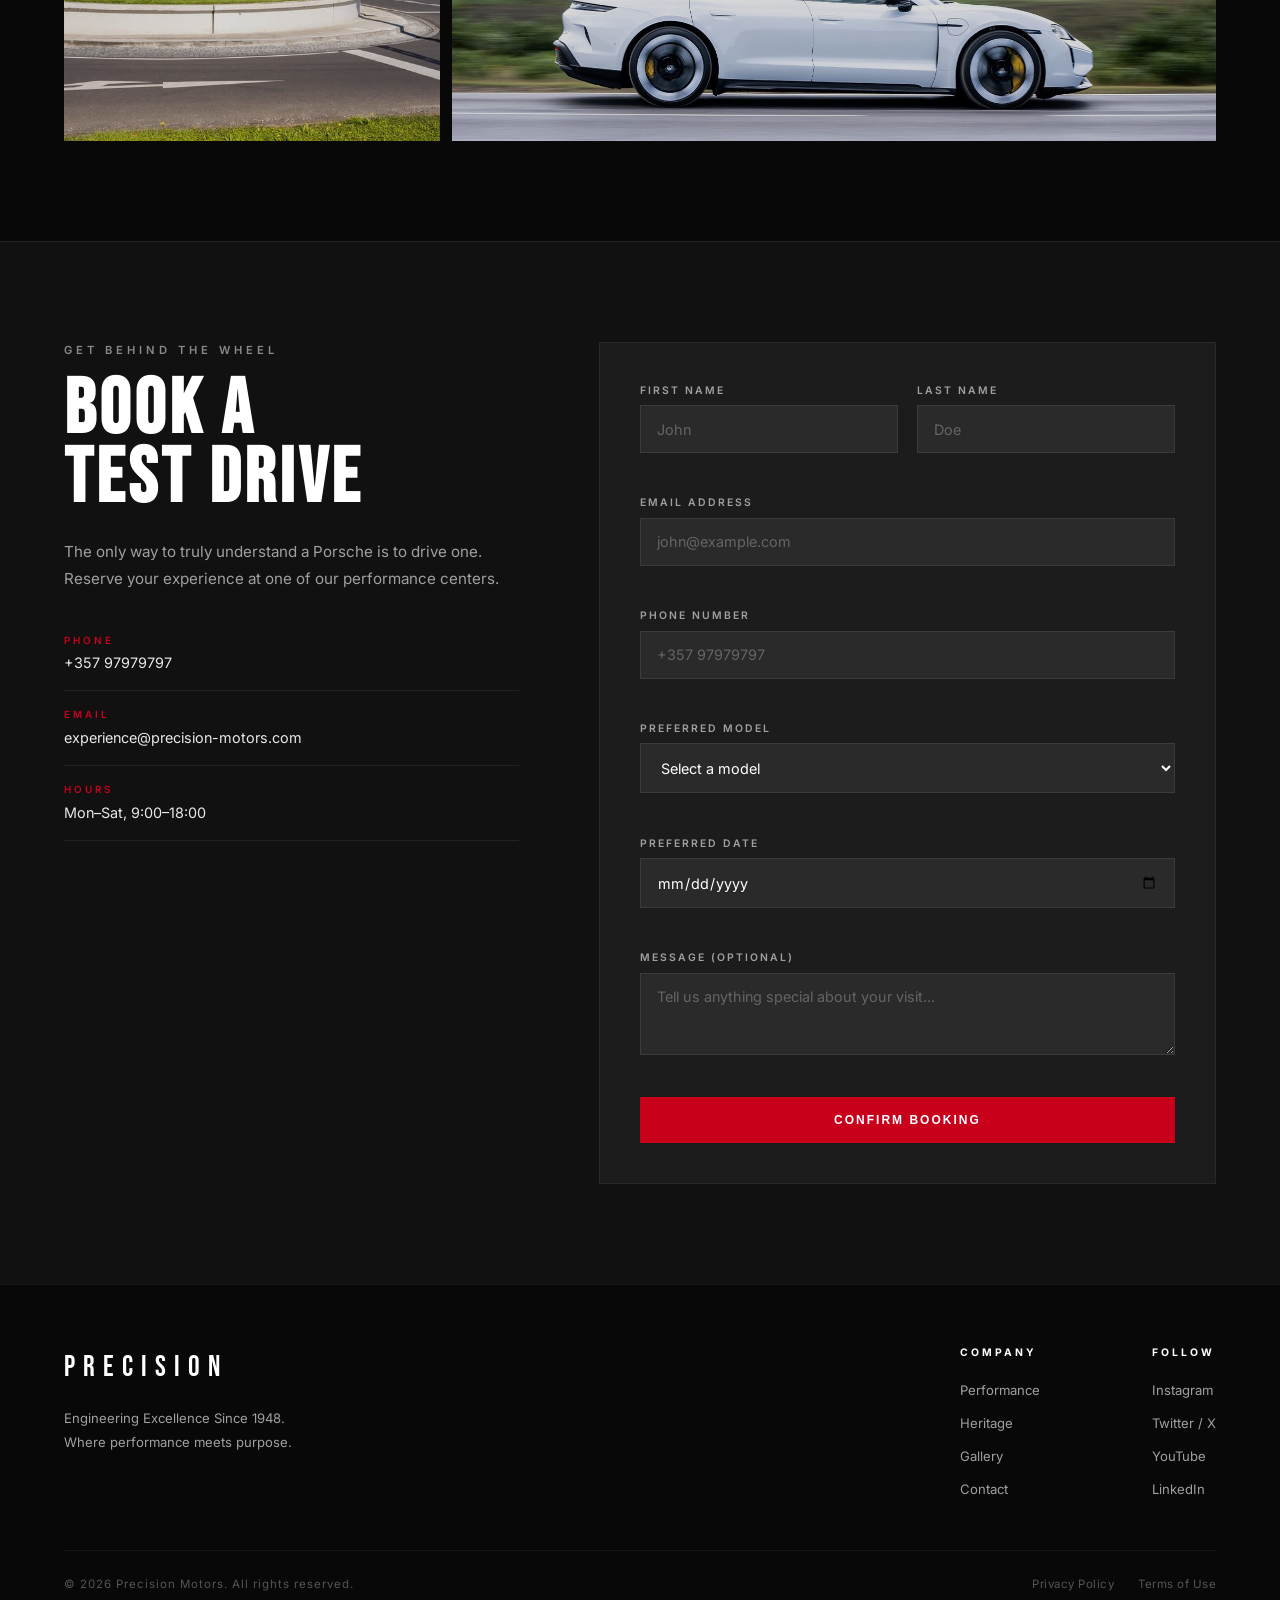
==== commit ba5012b3: "Added car_models.js insted of every model js file" ====
--- a/index.html
+++ b/index.html
@@ -110,8 +110,8 @@
             <h3 class="cov-name">Taycan Turbo S</h3>
             <p class="cov-tagline">Soul, electrified. 100% Porsche DNA.</p>
             <div class="cov-specs">
-              <div class="cov-spec"><strong>2.6s</strong><span>0–100</span></div>
-              <div class="cov-spec"><strong>760hp</strong><span>Power</span></div>
+              <div class="cov-spec"><strong>2.8s</strong><span>0–100</span></div>
+              <div class="cov-spec"><strong>761hp</strong><span>Power</span></div>
               <div class="cov-spec"><strong>260</strong><span>km/h</span></div>
             </div>
             <button class="cov-details-btn" data-model="Taycan Turbo S">View Details</button>
@@ -120,7 +120,7 @@
         <div class="cov-reflection"></div>
       </div>
 
-      <div class="cov-card" data-index="1" data-model="911 GT3 (992.2)">
+      <div class="cov-card" data-index="2" data-model="911 GT3 (992.2)">
         <div class="cov-card-inner">
           <div class="cov-img-wrap">
             <img src="Assets/images/2025_Porsche_911_GT3_(992.2)/2025_Porsche_911_GT3_(992.2)_Front.jpg" alt="911 GT3 (992.2)">
@@ -294,6 +294,7 @@
             <option value="" disabled selected>Select a model</option>
             <option>Panamera Turbo S E-Hybrid</option>
             <option>Taycan Turbo S</option>
+            <option>911 GT3 (992.2)</option>
           </select>
           <p class="form-error" aria-live="polite"></p>
         </div>
@@ -348,7 +349,6 @@
 
 <div id="toast" class="toast">Booking confirmed! We'll be in touch shortly.</div>
 
-<script src="js/data.js"></script>
 <script src="js/modal.js"></script>
 <script src="js/navigation.js"></script>
 <script src="js/form.js"></script>
